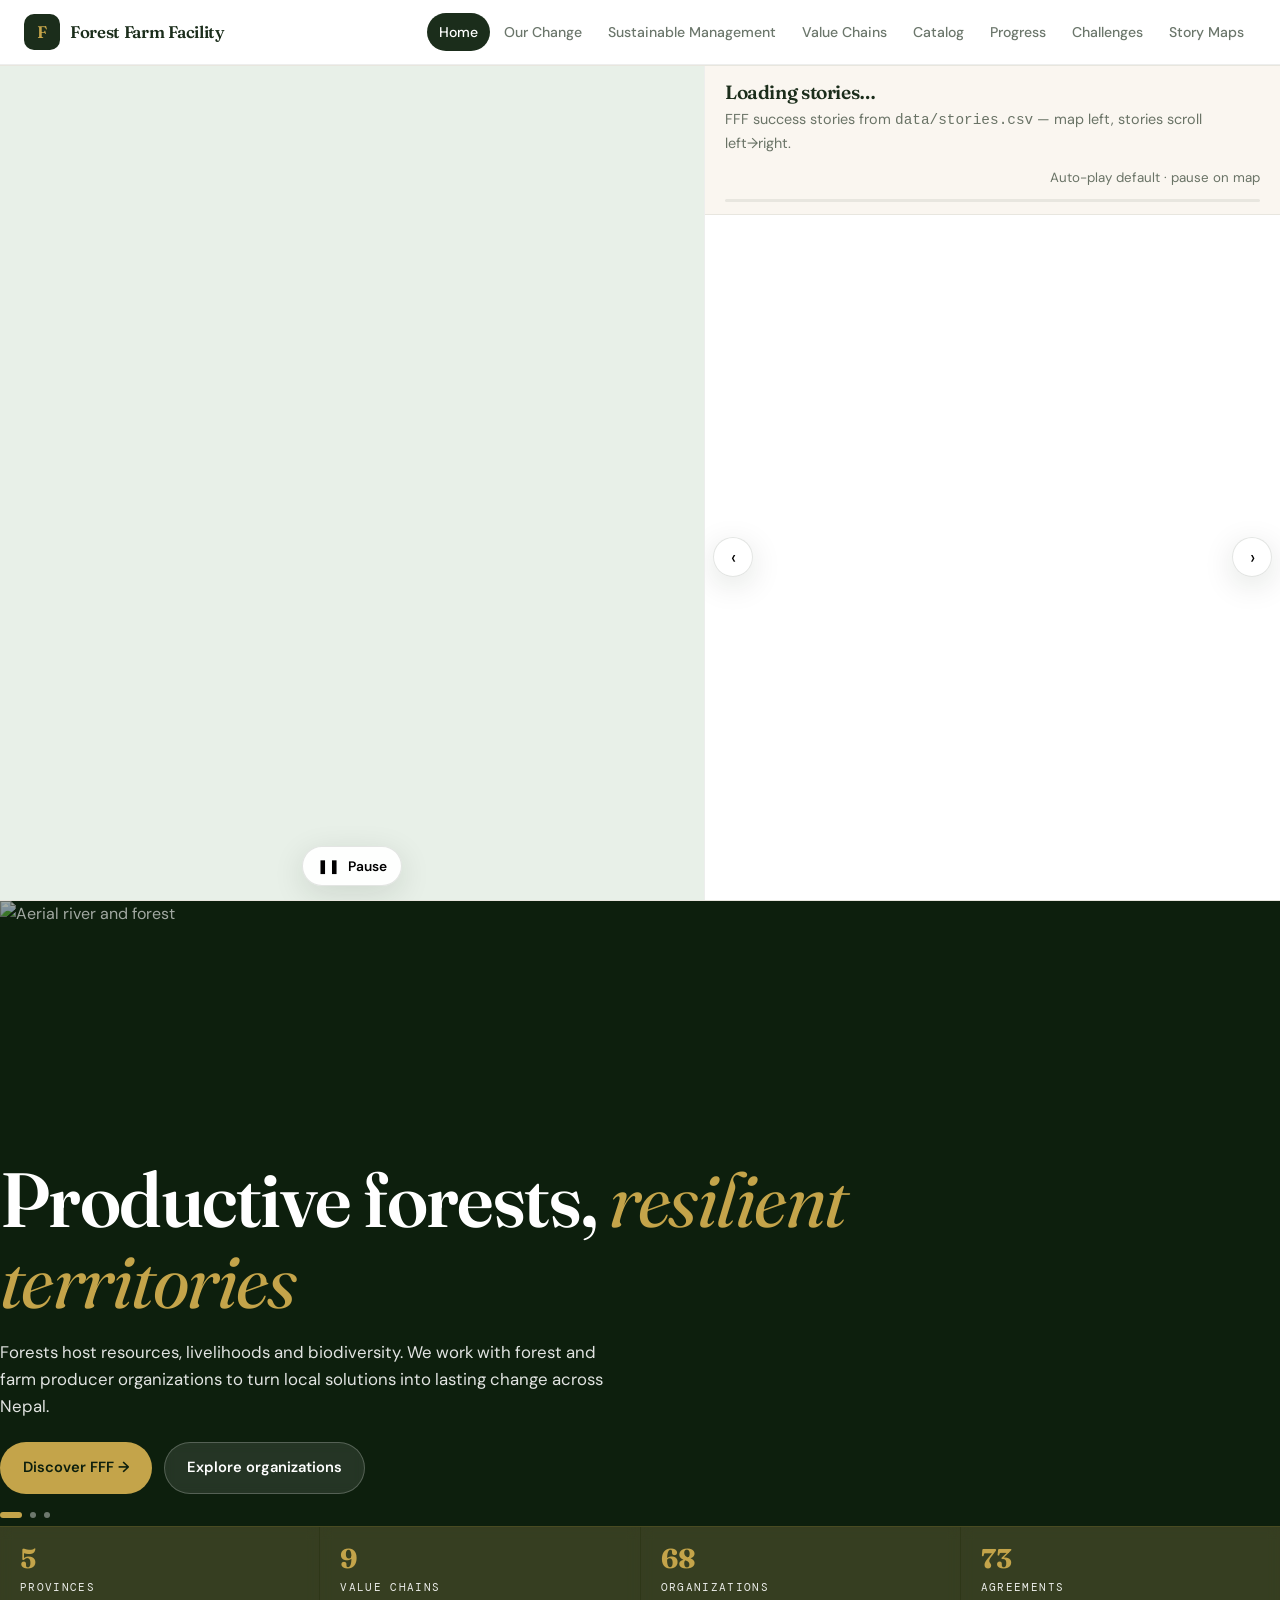
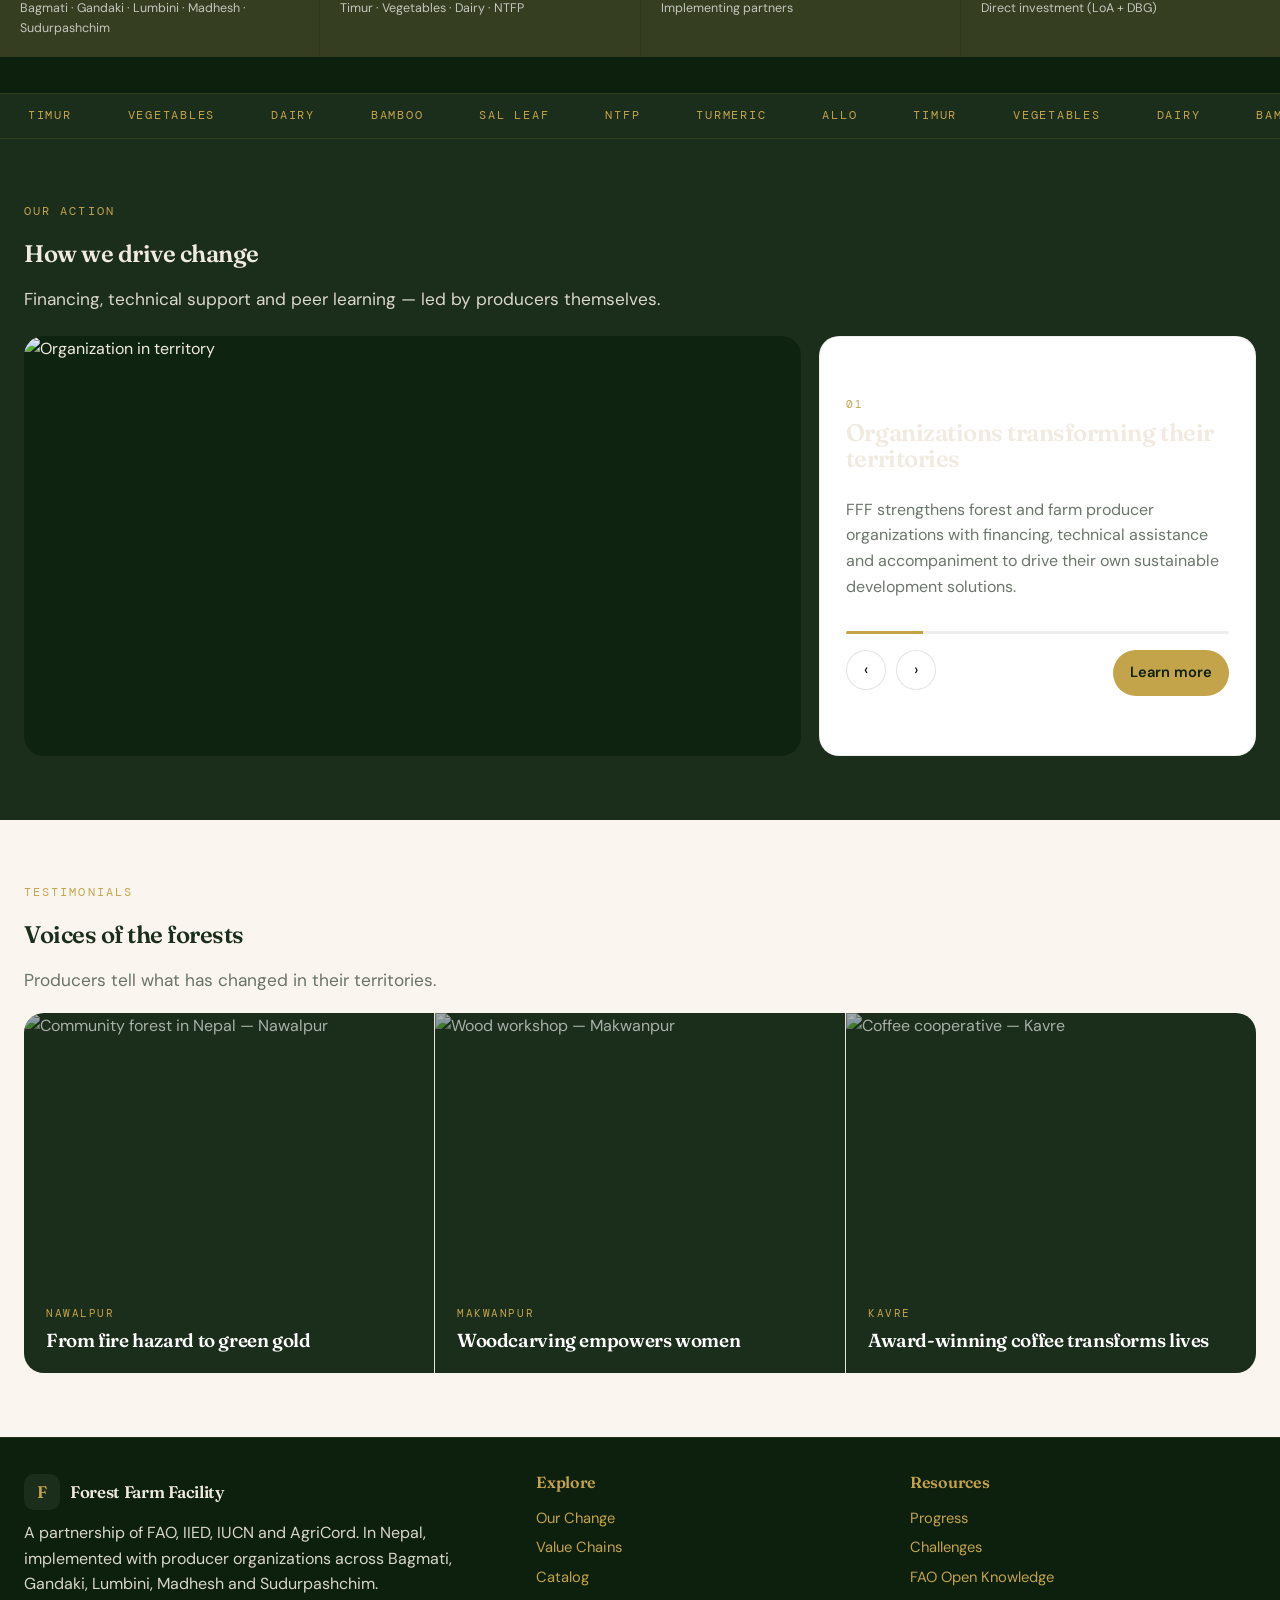
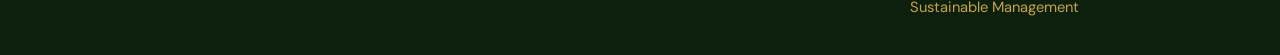
==== index.html @ b69176b2 "feat: Nepal rebase whole site, remove territories - Drop Bolivia template: remove Territories nav/pa" ====
<!doctype html>
<html lang="en">
<head>
  <meta charset="utf-8" />
  <meta name="viewport" content="width=device-width, initial-scale=1" />
  <meta name="color-scheme" content="light" />
  <title>Forest Farm Facility — Productive Forests, Resilient Territories</title>
  <meta name="description" content="Explore sustainable forest management and resilient territories through stories, resources and value chains with the Forest & Farm Facility in Nepal." />
  <link rel="stylesheet" href="css/style.css" />
  <link rel="stylesheet" href="https://unpkg.com/leaflet@1.9.4/dist/leaflet.css" integrity="sha256-p4NxAoJBhIIN+hmNHrzRCf9tD/miZyoHS5obTRR9BMY=" crossorigin="" />
  <link rel="stylesheet" href="css/storymaps.css" />
</head>
<body>
<header class="site-header">
  <div class="container inner">
    <a class="brand" href="index.html"><span class="brand-mark">F</span><span>Forest Farm Facility</span></a>
    <button class="nav-toggle" aria-label="Menu"><span></span></button>
    <nav class="nav" id="siteNav">
      <a href="index.html">Home</a>
      <a href="our-change.html">Our Change</a>
      <a href="sustainable-management.html">Sustainable Management</a>
      <a href="value-chains.html">Value Chains</a>
      <a href="catalog.html">Catalog</a>
      <a href="progress.html">Progress</a>
      <a href="challenges.html">Challenges</a>
      <a href="storymaps.html">Story Maps</a>
    </nav>
  </div>
</header>

<!-- Story Map — first section (Bare Leaflet + CSV, map left + horizontal scroller right, autoplay default) -->
<section class="storymaps-layout" aria-label="Story map">
  <div class="storymaps-map">
    <div id="storyMap" role="application" aria-label="Story locations map"></div>
    <button id="mapAutoplayBtn" class="map-autoplay-fab" aria-pressed="false" aria-label="Pause autoplay"><span class="ico" aria-hidden="true">❚❚</span><span class="label">Pause</span></button>
  </div>
  <div class="storymaps-panel">
    <div class="storymaps-panel-head">
      <h2 id="storyActiveTitle">Loading stories…</h2>
      <p>FFF success stories from <code>data/stories.csv</code> — map left, stories scroll left→right.</p>
      <div class="storymaps-controls">
        <div class="storymaps-dots" id="storyDots" aria-label="Story dots"></div>
        <span class="ctrl-spacer"></span>
        <small class="muted">Auto-play default · pause on map</small>
      </div>
      <div class="storymaps-progress" aria-hidden="true"><i id="storyProgress"></i></div>
    </div>
    <div class="storymaps-strip-wrap">
      <button class="strip-nav prev" id="stripPrev" aria-label="Previous story">‹</button>
      <div class="storymaps-strip" id="storyStrip" role="region" aria-roledescription="carousel" aria-label="Stories"></div>
      <button class="strip-nav next" id="stripNext" aria-label="Next story">›</button>
    </div>
  </div>
</section>

<section class="hero" id="home">
  <div class="hero-media" aria-hidden="true">
    <img src="https://images.unsplash.com/photo-1470058869958-2a77ade41c02?w=1600&h=1000&fit=crop" alt="Aerial river and forest" class="active" />
    <img src="https://images.unsplash.com/photo-1521706862577-47b053587f91?w=1600&h=1000&fit=crop" alt="Açaí palm" />
    <img src="https://images.unsplash.com/photo-1774219402498-5c3cf56bc2b7?w=1600&h=1000&fit=crop" alt="Women processing forest products" />
    <div class="hero-scrim"></div>
  </div>
  <div class="container hero-content">
    <h1>Productive forests, <em>resilient territories</em></h1>
    <p class="subtitle">Forests host resources, livelihoods and biodiversity. We work with forest and farm producer organizations to turn local solutions into lasting change across Nepal.</p>
    <div class="hero-actions">
      <a class="btn btn-gold" href="our-change.html">Discover FFF →</a>
      <a class="btn btn-ghost" href="catalog.html">Explore organizations</a>
    </div>
    <div class="hero-dots" aria-label="Hero slides"></div>
    <div class="stats-bar">
      <div class="stat"><strong data-end="5">0</strong><span>Provinces</span><small>Bagmati · Gandaki · Lumbini · Madhesh · Sudurpashchim</small></div>
      <div class="stat"><strong data-end="9">0</strong><span>Value Chains</span><small>Timur · Vegetables · Dairy · NTFP</small></div>
      <div class="stat"><strong data-end="68">0</strong><span>Organizations</span><small>Implementing partners</small></div>
      <div class="stat"><strong data-end="73">0</strong><span>Agreements</span><small>Direct investment (LoA + DBG)</small></div>
    </div>
  </div>
</section>

<div class="marquee" aria-hidden="true"><div class="marquee-inner"><span>Timur</span><span>Vegetables</span><span>Dairy</span><span>Bamboo</span><span>Sal Leaf</span><span>NTFP</span><span>Turmeric</span><span>Allo</span><span>Timur</span><span>Vegetables</span><span>Dairy</span><span>Bamboo</span><span>Sal Leaf</span><span>NTFP</span><span>Turmeric</span><span>Allo</span></div></div>

<section class="section section-dark">
  <div class="container">
    <p class="eyebrow">Our action</p>
    <h2 class="reveal">How we drive change</h2>
    <p class="lead">Financing, technical support and peer learning — led by producers themselves.</p>

    <div class="carousel" style="margin-top:22px">
      <div class="carousel-main">
        <img src="https://images.unsplash.com/photo-1521706862577-47b053587f91?w=900&h=700&fit=crop" alt="Organization in territory" class="active" />
        <img src="https://images.unsplash.com/photo-1470058869958-2a77ade41c02?w=900&h=700&fit=crop" alt="Forest governance" />
        <img src="https://images.unsplash.com/photo-1774219402498-5c3cf56bc2b7?w=900&h=700&fit=crop" alt="Processing" />
        <img src="https://images.unsplash.com/photo-1441974231531-c6227db76b6e?w=900&h=700&fit=crop" alt="Seedling" />
        <img src="https://images.unsplash.com/photo-1501854140801-50d01698950b?w=900&h=700&fit=crop" alt="Amazon forest" />
      </div>
      <div class="carousel-copy">
        <div class="kicker" id="carouselNum">01</div>
        <h3 id="carouselTitle">Organizations transforming their territories</h3>
        <p id="carouselBody" class="muted">FFF strengthens forest and farm producer organizations with financing, technical assistance and accompaniment to drive their own sustainable development solutions.</p>
        <div class="progress"><i id="carouselProgress" style="width:20%"></i></div>
        <div class="carousel-controls">
          <button id="carouselPrev" aria-label="Previous">‹</button>
          <button id="carouselNext" aria-label="Next">›</button>
          <a href="our-change.html" class="btn btn-gold" style="margin-left:auto; padding:10px 16px">Learn more</a>
        </div>
      </div>
    </div>
  </div>
</section>

<section class="section section-warm">
  <div class="container">
    <p class="eyebrow">Testimonials</p>
    <h2 class="reveal">Voices of the forests</h2>
    <p class="lead">Producers tell what has changed in their territories.</p>
    <div class="voices-grid" style="margin-top:18px">
      <div class="voice">
        <img src="https://images.unsplash.com/photo-1501854140801-50d01698950b?w=700&h=500&fit=crop" alt="Community forest in Nepal — Nawalpur" />
        <span class="region">Nawalpur</span><h3>From fire hazard to green gold</h3>
      </div>
      <div class="voice">
        <img src="https://images.unsplash.com/photo-1513836279014-a89f7a76ae86?w=700&h=500&fit=crop" alt="Wood workshop — Makwanpur" />
        <span class="region">Makwanpur</span><h3>Woodcarving empowers women</h3>
      </div>
      <div class="voice">
        <img src="https://images.unsplash.com/photo-1447933601403-0c6688de566e?w=700&h=500&fit=crop" alt="Coffee cooperative — Kavre" />
        <span class="region">Kavre</span><h3>Award-winning coffee transforms lives</h3>
      </div>
    </div>
  </div>
</section>

<footer class="site-footer">
  <div class="container footer-grid">
    <div>
      <div class="brand" style="color:var(--cream)"><span class="brand-mark">F</span><span>Forest Farm Facility</span></div>
      <p style="color:var(--text-cream); margin-top:10px">A partnership of FAO, IIED, IUCN and AgriCord. In Nepal, implemented with producer organizations across Bagmati, Gandaki, Lumbini, Madhesh and Sudurpashchim.</p>
    </div>
    <div class="foot-links"><h4>Explore</h4><a href="our-change.html">Our Change</a><a href="value-chains.html">Value Chains</a><a href="catalog.html">Catalog</a></div>
    <div class="foot-links"><h4>Resources</h4><a href="progress.html">Progress</a><a href="challenges.html">Challenges</a><a href="https://openknowledge.fao.org/" target="_blank" rel="noopener">FAO Open Knowledge</a><a href="sustainable-management.html">Sustainable Management</a></div>
  </div>

</footer>

<script>
window.__CAROUSEL__ = [
  { num:"01", title:"Organizations transforming their territories", body:"FFF strengthens forest and farm producer organizations with financing, technical assistance and accompaniment to drive their own sustainable development solutions." },
  { num:"02", title:"Forest governance that works", body:"Secure tenure, inclusive organizations and landscape planning put communities at the center of decisions." },
  { num:"03", title:"Value chains that add value locally", body:"From allo and coffee to honey and turmeric — processing, quality and market access stay in the territory." },
  { num:"04", title:"Resilience built with forests", body:"Restoration, agroforestry and climate adaptation protect livelihoods and biodiversity." },
  { num:"05", title:"Knowledge that travels", body:"Peer learning among producer organizations spreads what works across regions and countries." }
];
</script>
<script src="js/main.js"></script>
<script src="https://unpkg.com/leaflet@1.9.4/dist/leaflet.js" integrity="sha256-20nQCchB9co0qIjJZRGuk2/Z9VM+kNiyxNV1lvTlZBo=" crossorigin=""></script>
<script src="js/storymaps.js"></script>
</body>
</html>
---- css/style.css ----
/* Main stylesheet — plain CSS, no build step */
@import url('./tokens.css');

/* Layout helpers */
.container { max-width: var(--content-w); margin: 0 auto; padding: 0 24px; }
@media (max-width: 768px) { .container { padding: 0 16px; } }
.section { padding: 64px 0; }
.section-dark { background: var(--forest); color: var(--cream); }
.section-cream { background: var(--cream); }
.section-warm { background: var(--cream-warm); }
.eyebrow { font-family: "DM Mono", monospace; font-size: 0.72rem; letter-spacing: 0.18em; text-transform: uppercase; color: var(--gold); margin: 0 0 10px; }
.lead { font-size: 1.08rem; color: var(--text-muted); max-width: 640px; }
.section-dark .lead { color: var(--text-cream); }

/* Header */
.site-header {
  position: sticky; top: 0; z-index: 100;
  background: rgba(255,255,255,0.92);
  backdrop-filter: blur(10px);
  border-bottom: 1px solid rgba(27,45,27,0.08);
}
.site-header .inner { display: flex; align-items: center; justify-content: space-between; height: var(--header-h); }
.brand { display: flex; align-items: center; gap: 10px; font-weight: 600; letter-spacing: -0.02em; }
.brand-mark { width: 36px; height: 36px; border-radius: 10px; background: var(--forest); color: var(--gold); display: grid; place-items: center; font-family: "Fraunces", serif; font-size: 1rem; }
.brand span { font-family: "Fraunces", serif; font-size: 1.05rem; }
.nav { display: flex; align-items: center; gap: 2px; }
.nav a {
  padding: 8px 12px; border-radius: 999px; font-size: 0.88rem; font-weight: 500;
  color: var(--text-muted); transition: background .2s, color .2s;
}
.nav a:hover { background: rgba(27,45,27,0.06); color: var(--text); }
.nav a.active { background: var(--forest); color: var(--white); }
.nav-toggle { display: none; width: 40px; height: 40px; border: 1px solid rgba(27,45,27,0.12); background: var(--white); border-radius: 10px; cursor: pointer; }
.nav-toggle span, .nav-toggle span::before, .nav-toggle span::after {
  display: block; width: 16px; height: 2px; background: var(--forest); border-radius: 2px; position: relative; content: ""; margin: 0 auto;
}
.nav-toggle span::before { position: absolute; top: -5px; left: 0; }
.nav-toggle span::after { position: absolute; top: 5px; left: 0; }
@media (max-width: 1024px) {
  .nav { display: none; position: absolute; top: var(--header-h); left: 0; right: 0; background: var(--white); border-top: 1px solid rgba(27,45,27,0.08); flex-direction: column; align-items: stretch; padding: 12px 16px 20px; box-shadow: var(--shadow); }
  .nav.open { display: flex; }
  .nav a { padding: 12px 14px; border-radius: 10px; }
  .nav-toggle { display: grid; place-items: center; }
  .site-header { position: sticky; }
}

/* Hero */
.hero {
  position: relative; min-height: min(88vh, 860px); display: flex; flex-direction: column; justify-content: flex-end;
  overflow: clip; background: var(--forest-deep); color: var(--white);
  padding: 48px 0 0;
}
.hero-media { position: absolute; inset: 0; overflow: hidden; }
.hero-media img {
  position: absolute; inset: 0; width: 100%; height: 100%; object-fit: cover;
  opacity: 0; transition: opacity 900ms ease, transform 900ms ease;
}
.hero-media img.active { opacity: 0.62; }
.hero-scrim { position: absolute; inset: 0; background: linear-gradient(to top, #0d1f0d 38%, rgba(13,31,13,0.2) 78%, transparent); }
.hero-content { position: relative; padding: 48px 0 36px; }
.hero h1 { font-size: clamp(2.4rem, 6vw, 5.2rem); max-width: 860px; margin: 0; }
.hero h1 em { font-style: italic; font-weight: 400; color: var(--gold); }
.hero .subtitle { max-width: 620px; margin: 18px 0 0; font-size: 1.05rem; color: rgba(255,255,255,0.88); }
.hero-actions { display: flex; gap: 12px; flex-wrap: wrap; margin-top: 22px; }
.btn {
  display: inline-flex; align-items: center; justify-content: center; gap: 8px;
  padding: 13px 22px; border-radius: 999px; font-weight: 600; font-size: 0.92rem;
  border: 1px solid transparent; cursor: pointer; transition: transform .15s, background .2s, border-color .2s;
}
.btn:active { transform: translateY(1px); }
.btn-gold { background: var(--gold); color: var(--forest-deep); }
.btn-gold:hover { background: #d3b65c; }
.btn-ghost { background: rgba(255,255,255,0.1); color: var(--white); border-color: rgba(255,255,255,0.22); backdrop-filter: blur(6px); }
.btn-ghost:hover { background: rgba(255,255,255,0.16); }
.hero-dots { display: flex; gap: 8px; margin: 18px 0 0; }
.hero-dots button { width: 6px; height: 6px; border-radius: 999px; border: 0; background: rgba(255,255,255,0.4); cursor: pointer; padding: 0; transition: width .25s, background .25s; }
.hero-dots button.active { width: 22px; background: var(--gold); }

/* Stats bar */
.stats-bar { position: relative; display: grid; grid-template-columns: repeat(4,1fr); gap: 1px; background: var(--gold-border); border-top: 1px solid var(--gold-border); margin-top: 8px; }
.stat { background: rgba(255,255,255,0.04); backdrop-filter: blur(6px); padding: 18px 20px; }
.stat strong { font-family: "Fraunces", serif; font-size: 1.7rem; line-height: 1; color: var(--gold); }
.stat span { display: block; font-family: "DM Mono", monospace; font-size: 0.7rem; letter-spacing: 0.12em; text-transform: uppercase; opacity: 0.9; margin-top: 4px; }
.stat small { display: block; font-size: 0.78rem; opacity: 0.7; margin-top: 2px; }
@media (max-width: 720px) { .stats-bar { grid-template-columns: repeat(2,1fr); } }

/* Marquee */
.marquee { overflow: hidden; white-space: nowrap; border-top: 1px solid rgba(196,164,74,0.14); border-bottom: 1px solid rgba(196,164,74,0.14); background: var(--forest); }
.marquee-inner { display: inline-flex; animation: marquee 28s linear infinite; }
.marquee span { padding: 12px 28px; font-family: "DM Mono", monospace; font-size: 0.78rem; letter-spacing: 0.14em; text-transform: uppercase; color: var(--gold); }
@keyframes marquee { from { transform: translateX(0); } to { transform: translateX(-50%); } }

/* Cards / grids */
.grid-2 { display: grid; grid-template-columns: 1fr 1fr; gap: 20px; }
.grid-3 { display: grid; grid-template-columns: repeat(3,1fr); gap: 20px; }
.grid-4 { display: grid; grid-template-columns: repeat(4,1fr); gap: 16px; }
@media (max-width: 900px) { .grid-3 { grid-template-columns: 1fr; } .grid-2 { grid-template-columns: 1fr; } .grid-4{grid-template-columns:1fr 1fr;} }
@media (max-width: 560px) { .grid-4{grid-template-columns:1fr;} }

.card { background: var(--white); border: 1px solid rgba(27,45,27,0.08); border-radius: var(--radius); padding: 20px; box-shadow: var(--shadow); }
.card-dark { background: #123212; border-color: rgba(196,164,74,0.14); color: var(--cream); }
.card-media { border-radius: var(--radius); overflow: hidden; aspect-ratio: 16/10; background: #0e2410; }
.card-media img { width: 100%; height: 100%; object-fit: cover; transition: transform .5s; }
.card:hover .card-media img { transform: scale(1.04); }
.kicker { font-family: "DM Mono", monospace; font-size: 0.7rem; letter-spacing: 0.14em; text-transform: uppercase; color: var(--gold); }
.card h3 { margin: 8px 0 8px; font-size: 1.22rem; }
.card p { margin: 0; color: var(--text-muted); font-size: 0.94rem; }
.section-dark .card p { color: var(--text-cream); }

/* Explore grid */
.explore-grid { display: grid; grid-template-columns: repeat(3,1fr); gap: 1px; background: rgba(27,45,27,0.08); border-radius: var(--radius-lg); overflow: hidden; }
.explore-card { background: var(--white); padding: 22px 20px; display: flex; flex-direction: column; gap: 10px; transition: background .2s; }
.explore-card:hover { background: #fbf8f1; }
.explore-card .num { font-family: "DM Mono", monospace; font-size: 0.78rem; color: var(--gold); }
.explore-card h3 { margin: 0; font-size: 1.18rem; }
.explore-card p { margin: 0; font-size: 0.9rem; color: var(--text-muted); }
.explore-card a { margin-top: auto; font-weight: 600; font-size: 0.88rem; color: var(--forest); }
@media (max-width: 900px) { .explore-grid { grid-template-columns: 1fr 1fr; } }
@media (max-width: 560px) { .explore-grid { grid-template-columns: 1fr; } }

/* Action carousel */
.carousel { display: grid; grid-template-columns: 1.6fr 0.9fr; gap: 18px; align-items: stretch; min-height: 420px; }
.carousel-main { position: relative; border-radius: var(--radius-lg); overflow: hidden; background: #0e2410; min-height: 400px; }
.carousel-main img { position: absolute; inset: 0; width: 100%; height: 100%; object-fit: cover; opacity: 0; transition: opacity 600ms ease; }
.carousel-main img.active { opacity: 1; }
.carousel-copy { background: var(--white); border-radius: var(--radius-lg); padding: 26px; display: flex; flex-direction: column; justify-content: center; border: 1px solid rgba(27,45,27,0.08); }
.carousel-copy h3 { margin: 6px 0 10px; font-size: 1.5rem; }
.carousel-controls { display: flex; gap: 10px; margin-top: 16px; }
.carousel-controls button { width: 40px; height: 40px; border-radius: 999px; border: 1px solid rgba(27,45,27,0.12); background: var(--white); cursor: pointer; }
.progress { height: 3px; background: rgba(27,45,27,0.08); border-radius: 999px; overflow: hidden; margin-top: 16px; }
.progress i { display: block; height: 100%; background: var(--gold); width: 0; transition: width 500ms ease; }
@media (max-width: 860px) { .carousel { grid-template-columns: 1fr; } }

/* Voices */
.voices-grid { display: grid; grid-template-columns: repeat(3,1fr); gap: 1px; background: rgba(27,45,27,0.08); border-radius: var(--radius-lg); overflow: hidden; }
.voice { position: relative; overflow: hidden; min-height: 360px; background: var(--forest); color: var(--white); display: flex; flex-direction: column; justify-content: flex-end; padding: 22px; }
.voice img { position: absolute; inset: 0; width: 100%; height: 100%; object-fit: cover; opacity: 0.62; transition: transform .6s; }
.voice:hover img { transform: scale(1.05); }
.voice > * { position: relative; }
.voice .region { font-family: "DM Mono", monospace; font-size: 0.7rem; letter-spacing: 0.14em; text-transform: uppercase; color: var(--gold); }
.voice h3 { margin: 8px 0 0; font-size: 1.18rem; }
@media (max-width: 860px) { .voices-grid { grid-template-columns: 1fr; } }

/* Publications */
.pub-grid { display: grid; grid-template-columns: 1fr 1fr; gap: 1px; background: rgba(196,164,74,0.12); border-radius: var(--radius-lg); overflow: hidden; }
.pub { padding: 24px; background: #132613; color: var(--cream); display: flex; flex-direction: column; gap: 12px; }
.pub h3 { margin: 0; }
.pub a { color: var(--gold); font-weight: 600; }
@media (max-width: 720px) { .pub-grid { grid-template-columns: 1fr; } }

/* Page header */
.page-head { padding: 48px 0 32px; border-bottom: 1px solid rgba(27,45,27,0.08); }
.page-head h1 { margin: 8px 0 10px; font-size: clamp(2rem, 4.5vw, 3.4rem); }
.page-head p { max-width: 760px; }

/* Filters / tabs */
.tabs { display: flex; flex-wrap: wrap; gap: 8px; margin: 18px 0; }
.tab { padding: 8px 14px; border-radius: 999px; border: 1px solid rgba(27,45,27,0.14); background: var(--white); font-weight: 600; font-size: 0.86rem; cursor: pointer; }
.tab.active { background: var(--forest); color: var(--white); border-color: var(--forest); }
.filter-row { display: flex; gap: 10px; flex-wrap: wrap; align-items: center; margin: 16px 0; }
.filter-row select, .filter-row input { padding: 10px 12px; border-radius: 10px; border: 1px solid rgba(27,45,27,0.14); background: var(--white); min-width: 180px; }

/* Table */
.table-wrap { overflow: auto; border: 1px solid rgba(27,45,27,0.08); border-radius: var(--radius); }
table { width: 100%; border-collapse: collapse; font-size: 0.9rem; }
th, td { padding: 10px 12px; text-align: left; border-bottom: 1px solid rgba(27,45,27,0.08); }
th { font-family: "DM Mono", monospace; font-size: 0.72rem; letter-spacing: 0.08em; text-transform: uppercase; background: #f7f5ef; }

/* Timeline */
.timeline { display: grid; grid-template-columns: repeat(7,1fr); gap: 12px; }
.timeline .year { background: var(--white); border: 1px solid rgba(27,45,27,0.08); border-radius: var(--radius); padding: 14px; text-align: center; }
.timeline .year strong { display: block; font-family: "Fraunces", serif; font-size: 1.2rem; color: var(--forest); }
@media (max-width: 900px) { .timeline { grid-template-columns: repeat(3,1fr); } }
@media (max-width: 520px) { .timeline { grid-template-columns: 1fr 1fr; } }

/* Map placeholder */
.map-frame { border-radius: var(--radius-lg); overflow: hidden; border: 1px solid rgba(27,45,27,0.08); background: #e8f0e8; position: relative; min-height: 520px; display: grid; place-items: center; }
.map-frame img { width: 100%; height: 100%; object-fit: cover; }
.map-embed-note { position: absolute; bottom: 12px; left: 12px; right: 12px; background: rgba(255,255,255,0.92); backdrop-filter: blur(8px); border: 1px solid rgba(27,45,27,0.12); border-radius: 12px; padding: 10px 14px; font-size: 0.86rem; }

/* Reveal */
.reveal { opacity: 0; transform: translateY(12px); transition: opacity 600ms ease, transform 600ms ease; }
.reveal.in { opacity: 1; transform: none; }

/* Footer */
.site-footer { background: var(--forest-deep); color: var(--cream); padding: 36px 0; margin-top: 0; border-top: 1px solid rgba(196,164,74,0.12); }
.site-footer a { color: var(--gold); }
.footer-grid { display: grid; grid-template-columns: 1.4fr 1fr 1fr; gap: 28px; }
@media (max-width: 760px) { .footer-grid { grid-template-columns: 1fr; } }
.footer-grid h4 { color: var(--gold); margin: 0 0 10px; font-size: 1rem; }
.foot-links { display: flex; flex-direction: column; gap: 6px; font-size: 0.92rem; }

/* Utilities */
.muted { color: var(--text-muted); }
.gold { color: var(--gold); }
.center { text-align: center; }
.stack { display: flex; flex-direction: column; gap: 14px; }
.hidden { display: none !important; }
---- css/storymaps.css ----
/* StoryMaps — Bare Leaflet + horizontal strip (map left, scroller right) */
.storymaps-layout {
  display: grid;
  grid-template-columns: 1.1fr 0.9fr;
  gap: 0;
  height: calc(100vh - var(--header-h));
  min-height: 560px;
  background: var(--cream-warm);
  overflow: hidden;
  border-top: 1px solid rgba(27,45,27,0.08);
  border-bottom: 1px solid rgba(27,45,27,0.08);
}
.storymaps-map {
  position: relative;
  background: #e8f0e8;
}
.storymaps-map #storyMap {
  position: absolute;
  inset: 0;
  width: 100%;
  height: 100%;
}
.storymaps-panel {
  position: relative;
  display: flex;
  flex-direction: column;
  background: var(--white);
  border-left: 1px solid rgba(27,45,27,0.08);
  overflow: hidden;
}
.storymaps-panel-head {
  padding: 16px 20px 12px;
  border-bottom: 1px solid rgba(27,45,27,0.08);
  background: rgba(250,246,239,0.9);
  backdrop-filter: blur(6px);
}
.storymaps-panel-head h2 {
  margin: 0;
  font-size: 1.2rem;
}
.storymaps-panel-head p {
  margin: 6px 0 0;
  font-size: 0.9rem;
  color: var(--text-muted);
  max-width: 48ch;
}
.storymaps-controls {
  display: flex;
  align-items: center;
  gap: 10px;
  margin-top: 12px;
  flex-wrap: wrap;
}
.storymaps-controls .btn {
  padding: 9px 14px;
  font-size: 0.88rem;
}
.storymaps-controls .ctrl-spacer { flex: 1; }
.storymaps-dots {
  display: flex;
  gap: 8px;
  align-items: center;
}
.storymaps-dots button {
  width: 8px;
  height: 8px;
  border-radius: 999px;
  border: 0;
  background: rgba(27,45,27,0.18);
  cursor: pointer;
  padding: 0;
  transition: width .25s, background .25s;
}
.storymaps-dots button.active {
  width: 22px;
  background: var(--gold);
}
.storymaps-progress {
  height: 3px;
  background: rgba(27,45,27,0.08);
  border-radius: 999px;
  overflow: hidden;
  margin-top: 10px;
}
.storymaps-progress i {
  display: block;
  height: 100%;
  width: 0;
  background: var(--gold);
  transition: width 400ms ease;
}
.storymaps-strip-wrap {
  position: relative;
  flex: 1;
  overflow: hidden;
  display: flex;
  flex-direction: column;
}
.storymaps-strip {
  display: flex;
  gap: 16px;
  overflow-x: auto;
  overflow-y: hidden;
  scroll-snap-type: x mandatory;
  scroll-behavior: smooth;
  padding: 16px 16px 18px;
  scrollbar-width: thin;
  scrollbar-color: rgba(27,45,27,0.18) transparent;
  -webkit-overflow-scrolling: touch;
  flex: 1;
  align-items: stretch;
}
.storymaps-strip::-webkit-scrollbar { height: 6px; }
.storymaps-strip::-webkit-scrollbar-thumb { background: rgba(27,45,27,0.18); border-radius: 999px; }
.story-card {
  flex: 0 0 360px;
  min-width: 360px;
  max-width: 360px;
  scroll-snap-align: start;
  background: var(--white);
  border: 1px solid rgba(27,45,27,0.08);
  border-radius: var(--radius);
  box-shadow: var(--shadow);
  overflow: hidden;
  display: flex;
  flex-direction: column;
  cursor: pointer;
  transition: border-color .2s, transform .2s, box-shadow .2s;
}
.story-card:hover { border-color: rgba(196,164,74,0.5); transform: translateY(-2px); }
.story-card.active { border-color: var(--gold); box-shadow: var(--shadow-strong); }
.story-card-media {
  aspect-ratio: 16/10;
  background: #0e2410;
  overflow: hidden;
  position: relative;
}
.story-card-media img {
  width: 100%;
  height: 100%;
  object-fit: cover;
  transition: transform .5s;
}
.story-card:hover .story-card-media img { transform: scale(1.04); }
.story-card-media .badge {
  position: absolute;
  left: 10px;
  top: 10px;
  font-family: "DM Mono", monospace;
  font-size: 0.68rem;
  letter-spacing: 0.08em;
  text-transform: uppercase;
  background: rgba(255,255,255,0.92);
  border: 1px solid rgba(27,45,27,0.12);
  border-radius: 999px;
  padding: 4px 8px;
}
.story-card-body {
  padding: 14px 16px 16px;
  display: flex;
  flex-direction: column;
  gap: 8px;
  flex: 1;
}
.story-card-body h3 {
  margin: 0;
  font-size: 1.08rem;
  line-height: 1.15;
}
.story-card-body .story-text {
  font-size: 0.92rem;
  color: var(--text-muted);
  display: -webkit-box;
  -webkit-line-clamp: 5;
  -webkit-box-orient: vertical;
  overflow: hidden;
}
.story-card-body .story-text.expanded {
  -webkit-line-clamp: unset;
  display: block;
}
.story-card-body .story-text h3 { font-size: 0.98rem; margin: 10px 0 6px; color: var(--forest); }
.story-card-body .story-text ul { margin: 6px 0; padding-left: 18px; }
.story-card-body .story-text p { margin: 6px 0; }
.story-more {
  margin-top: auto;
  font-weight: 600;
  font-size: 0.86rem;
  color: var(--forest);
  background: none;
  border: 0;
  text-align: left;
  cursor: pointer;
  padding: 0;
}
.strip-nav {
  position: absolute;
  top: 50%;
  transform: translateY(-50%);
  width: 40px;
  height: 40px;
  border-radius: 999px;
  border: 1px solid rgba(27,45,27,0.12);
  background: rgba(255,255,255,0.96);
  box-shadow: var(--shadow);
  display: grid;
  place-items: center;
  cursor: pointer;
  z-index: 2;
  font-size: 1.2rem;
  line-height: 1;
}
.strip-nav.prev { left: 8px; }
.strip-nav.next { right: 8px; }

.map-autoplay-fab {
  position: absolute;
  left: 50%;
  bottom: 14px;
  transform: translateX(-50%);
  z-index: 600;
  background: rgba(255,255,255,0.96);
  border: 1px solid rgba(27,45,27,0.12);
  border-radius: 999px;
  padding: 8px 14px;
  font-weight: 600;
  font-size: 0.86rem;
  box-shadow: var(--shadow);
  cursor: pointer;
  display: inline-flex;
  align-items: center;
  gap: 8px;
}
.map-autoplay-fab.paused { background: var(--forest); color: var(--white); border-color: var(--forest); }
.strip-nav:disabled { opacity: 0.35; pointer-events: none; }

@media (max-width: 1024px) {
  .storymaps-layout { grid-template-columns: 1fr; height: auto; }
  .storymaps-map { height: 52vh; min-height: 380px; }
  .story-card { flex: 0 0 78vw; min-width: 78vw; max-width: 78vw; }
}
@media (max-width: 560px) {
  .story-card { flex: 0 0 86vw; min-width: 86vw; max-width: 86vw; }
}
@media (prefers-reduced-motion: reduce) {
  .storymaps-strip { scroll-behavior: auto; }
  .story-card, .story-card-media img { transition: none; }
}
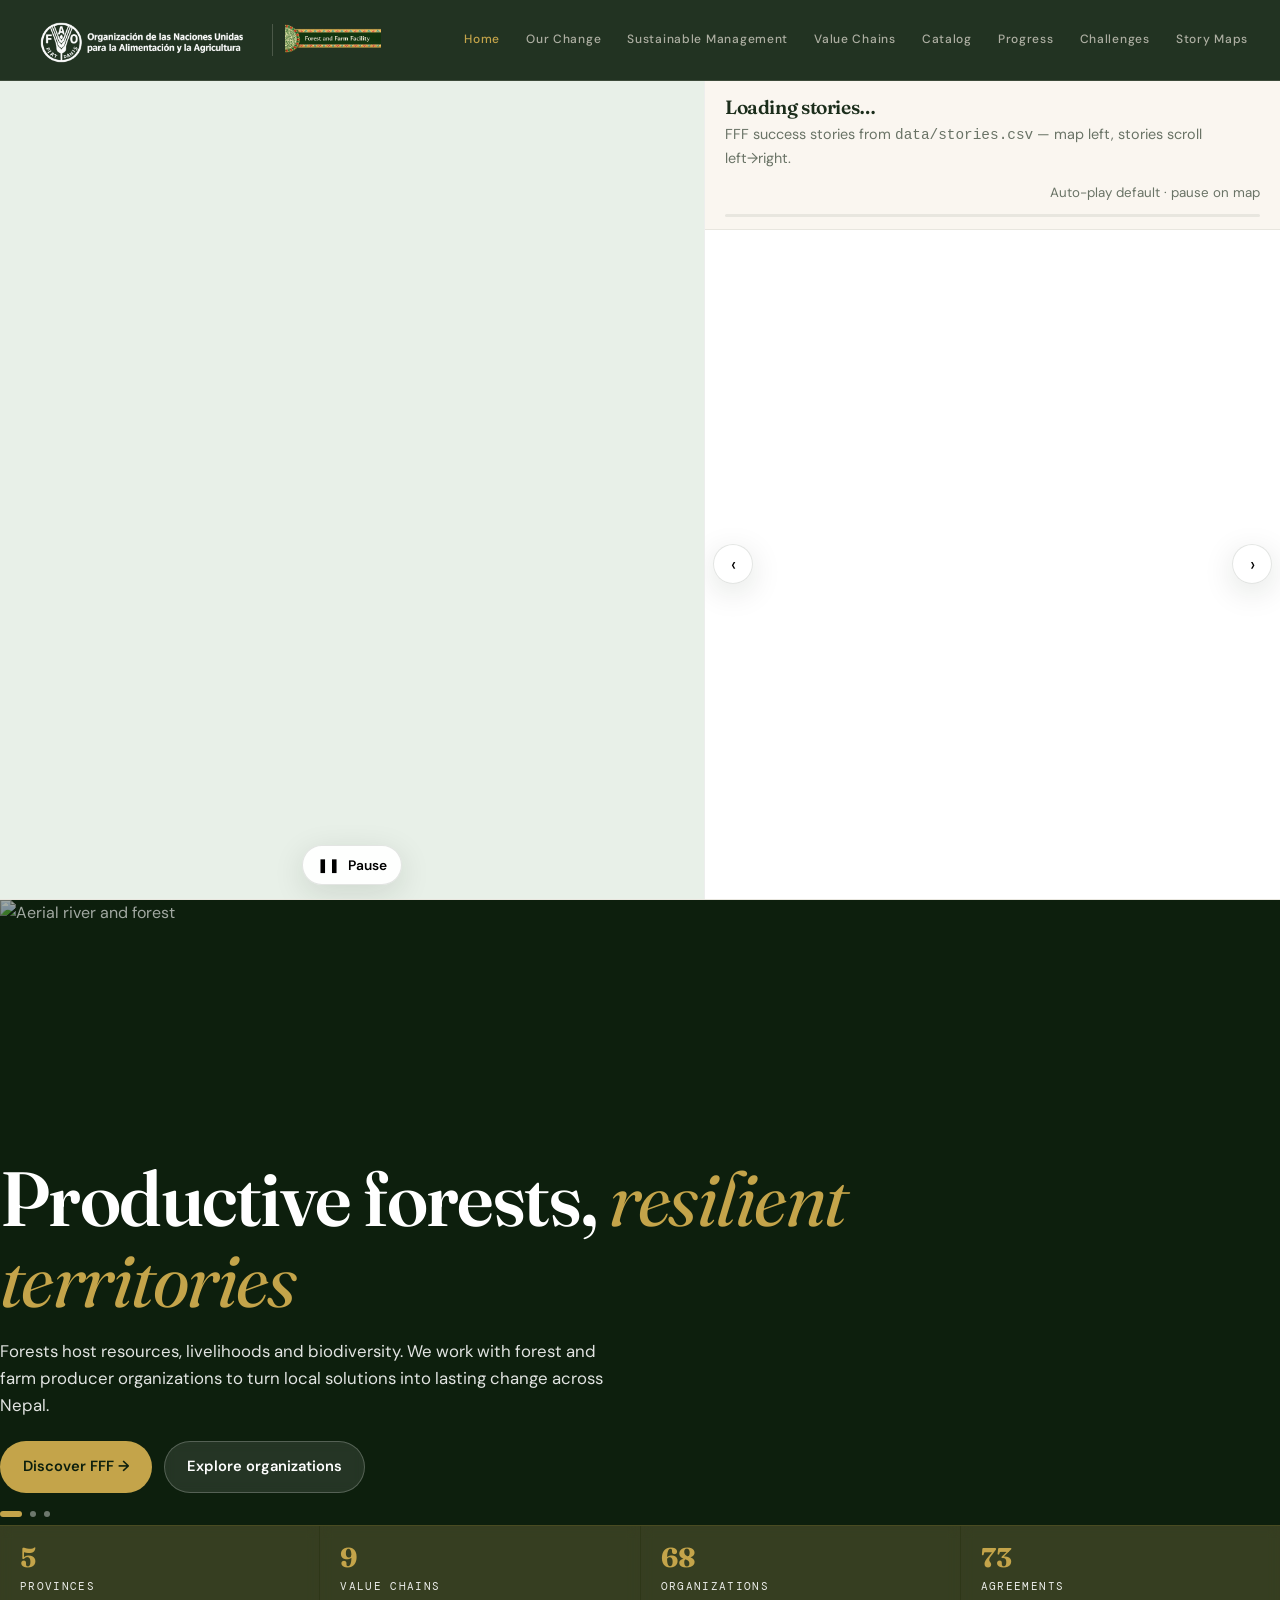
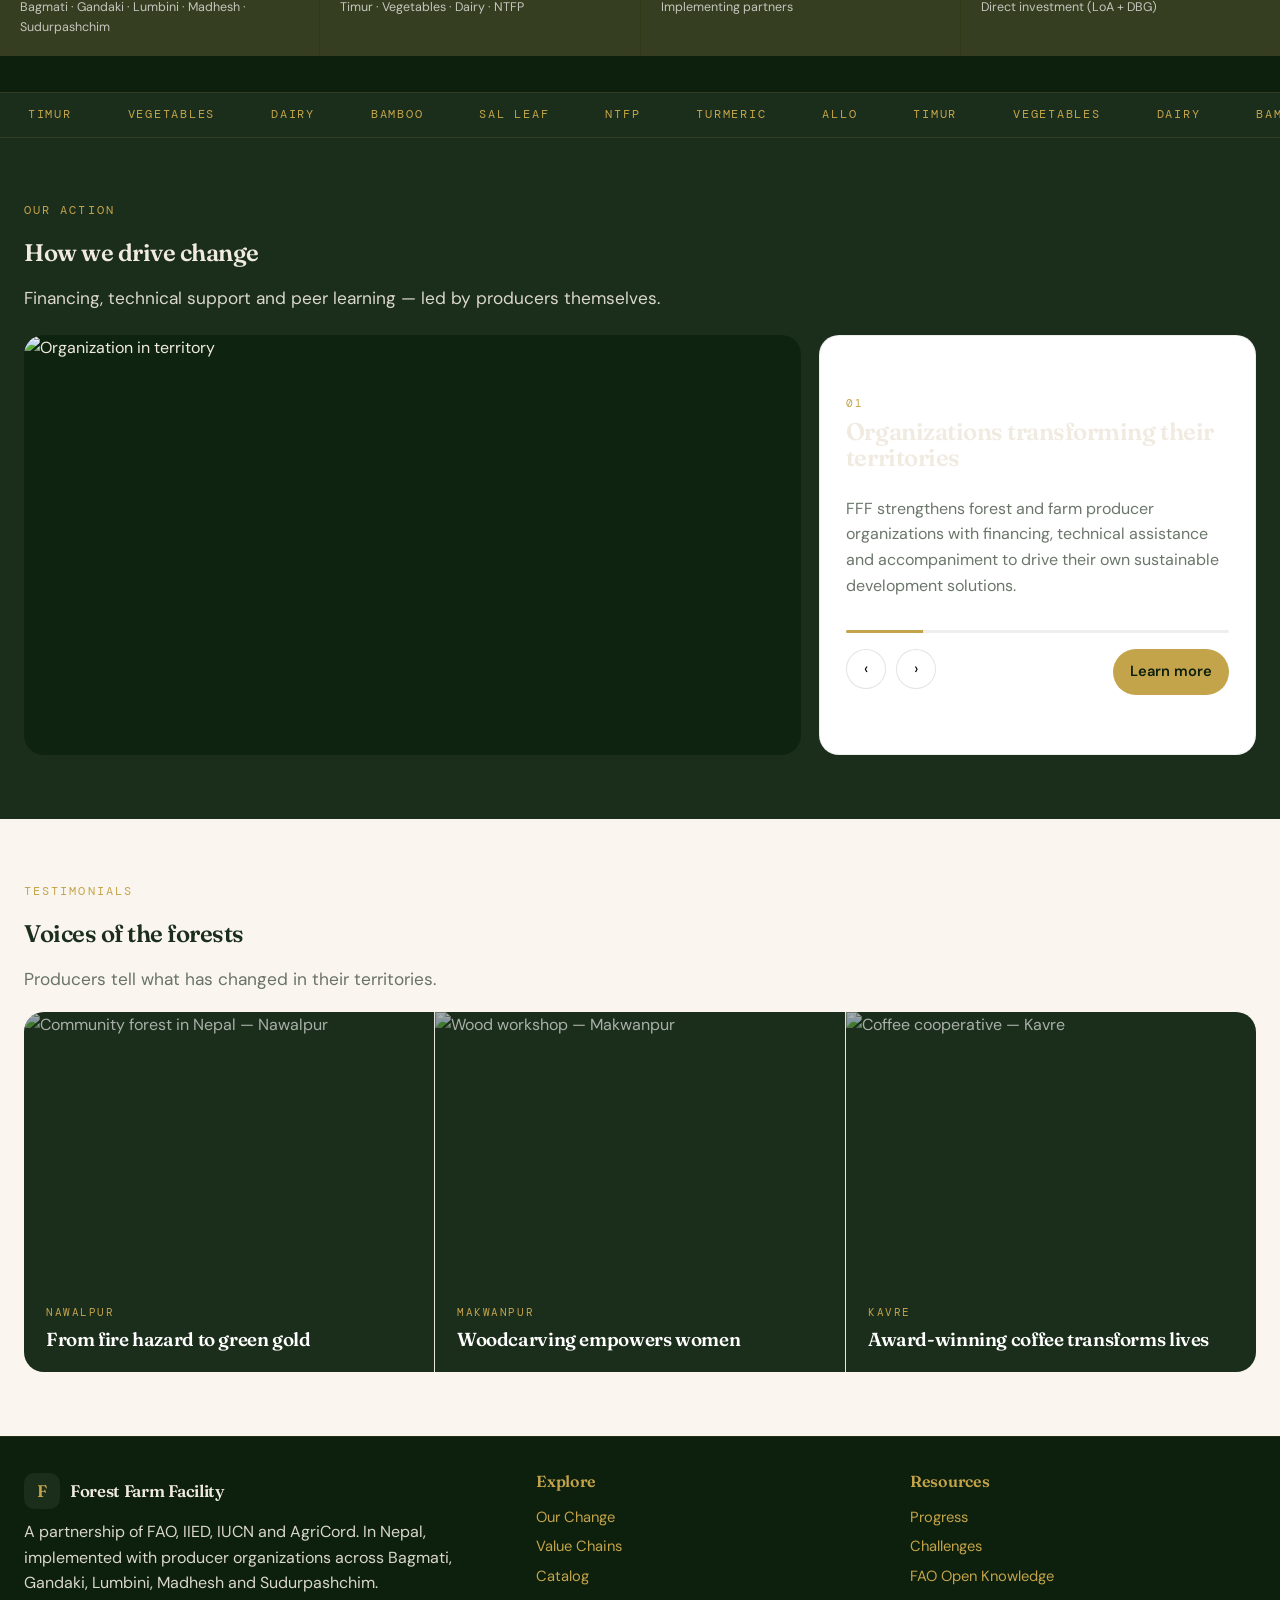
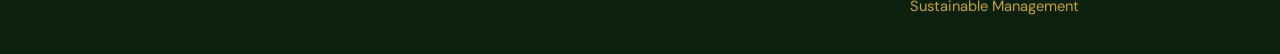
==== commit 754e8c62: "feat: Figma header, Nepal voices, remove hectares/policies, gitignore - Header: match Figma /cambio " ====
--- a/index.html
+++ b/index.html
@@ -12,11 +12,15 @@
 </head>
 <body>
 <header class="site-header">
-  <div class="container inner">
-    <a class="brand" href="index.html"><span class="brand-mark">F</span><span>Forest Farm Facility</span></a>
+  <div class="inner">
+    <a class="brand-lockup" href="index.html" aria-label="FAO and Forest and Farm Facility">
+      <img src="assets/img/logo-fao.png" alt="FAO — Food and Agriculture Organization of the United Nations" class="logo-fao">
+      <span class="logo-sep" aria-hidden="true"></span>
+      <img src="assets/img/logo-fff.webp" alt="Forest and Farm Facility" class="logo-fff">
+    </a>
     <button class="nav-toggle" aria-label="Menu"><span></span></button>
     <nav class="nav" id="siteNav">
-      <a href="index.html">Home</a>
+      <a href="index.html" class="active">Home</a>
       <a href="our-change.html">Our Change</a>
       <a href="sustainable-management.html">Sustainable Management</a>
       <a href="value-chains.html">Value Chains</a>
--- a/css/style.css
+++ b/css/style.css
@@ -12,36 +12,42 @@
 .lead { font-size: 1.08rem; color: var(--text-muted); max-width: 640px; }
 .section-dark .lead { color: var(--text-cream); }
 
-/* Header */
+/* Header — Figma: fixed, rgba(27,45,27,0.97) blur(6px), h-20 (80px), FAO+FFF lockup left, nav right */
 .site-header {
-  position: sticky; top: 0; z-index: 100;
-  background: rgba(255,255,255,0.92);
-  backdrop-filter: blur(10px);
-  border-bottom: 1px solid rgba(27,45,27,0.08);
-}
-.site-header .inner { display: flex; align-items: center; justify-content: space-between; height: var(--header-h); }
+  position: fixed; top: 0; inset-inline: 0; z-index: 100;
+  background: rgba(27,45,27,0.97);
+  backdrop-filter: blur(6px);
+  border-bottom: 1px solid rgba(240,234,224,0.12);
+}
+.site-header .inner { display: flex; align-items: center; justify-content: space-between; height: var(--header-h); max-width: 1280px; margin: 0 auto; padding: 0 20px; }
+.brand-lockup { display: flex; align-items: center; gap: 12px; flex-shrink: 0; }
+.brand-lockup .logo-fao { height: 48px; width: auto; object-fit: contain; max-width: 240px; display: block; }
+.brand-lockup .logo-sep { width: 1px; height: 32px; flex-shrink: 0; background: rgba(240,234,224,0.2); }
+.brand-lockup .logo-fff { height: 64px; width: auto; object-fit: contain; max-width: 300px; display: block; border-radius: 4px; }
 .brand { display: flex; align-items: center; gap: 10px; font-weight: 600; letter-spacing: -0.02em; }
 .brand-mark { width: 36px; height: 36px; border-radius: 10px; background: var(--forest); color: var(--gold); display: grid; place-items: center; font-family: "Fraunces", serif; font-size: 1rem; }
 .brand span { font-family: "Fraunces", serif; font-size: 1.05rem; }
 .nav { display: flex; align-items: center; gap: 2px; }
 .nav a {
-  padding: 8px 12px; border-radius: 999px; font-size: 0.88rem; font-weight: 500;
-  color: var(--text-muted); transition: background .2s, color .2s;
-}
-.nav a:hover { background: rgba(27,45,27,0.06); color: var(--text); }
-.nav a.active { background: var(--forest); color: var(--white); }
-.nav-toggle { display: none; width: 40px; height: 40px; border: 1px solid rgba(27,45,27,0.12); background: var(--white); border-radius: 10px; cursor: pointer; }
+  padding: 6px 12px; border-radius: 6px; font-family: "DM Sans", system-ui, sans-serif; font-size: 12px; letter-spacing: 0.06em; font-weight: 500;
+  color: rgba(240,234,224,0.68); transition: color .15s, background .15s;
+}
+.nav a:hover { color: var(--cream); background: rgba(240,234,224,0.08); }
+.nav a.active { color: var(--gold); background: transparent; }
+body { padding-top: var(--header-h); }
+.nav-toggle { display: none; width: 40px; height: 40px; border: 1px solid rgba(240,234,224,0.18); background: rgba(255,255,255,0.08); color: var(--cream); border-radius: 10px; cursor: pointer; }
 .nav-toggle span, .nav-toggle span::before, .nav-toggle span::after {
-  display: block; width: 16px; height: 2px; background: var(--forest); border-radius: 2px; position: relative; content: ""; margin: 0 auto;
+  display: block; width: 16px; height: 2px; background: var(--cream); border-radius: 2px; position: relative; content: ""; margin: 0 auto;
 }
 .nav-toggle span::before { position: absolute; top: -5px; left: 0; }
 .nav-toggle span::after { position: absolute; top: 5px; left: 0; }
 @media (max-width: 1024px) {
-  .nav { display: none; position: absolute; top: var(--header-h); left: 0; right: 0; background: var(--white); border-top: 1px solid rgba(27,45,27,0.08); flex-direction: column; align-items: stretch; padding: 12px 16px 20px; box-shadow: var(--shadow); }
+  .nav { display: none; position: absolute; top: var(--header-h); left: 0; right: 0; background: rgba(27,45,27,0.98); border-top: 1px solid rgba(240,234,224,0.12); flex-direction: column; align-items: stretch; padding: 12px 16px 20px; box-shadow: var(--shadow-strong); }
   .nav.open { display: flex; }
-  .nav a { padding: 12px 14px; border-radius: 10px; }
+  .nav a { padding: 12px 14px; border-radius: 10px; color: rgba(240,234,224,0.78); }
+  .nav a.active { color: var(--gold); background: rgba(240,234,224,0.08); }
   .nav-toggle { display: grid; place-items: center; }
-  .site-header { position: sticky; }
+  .site-header { position: fixed; }
 }
 
 /* Hero */
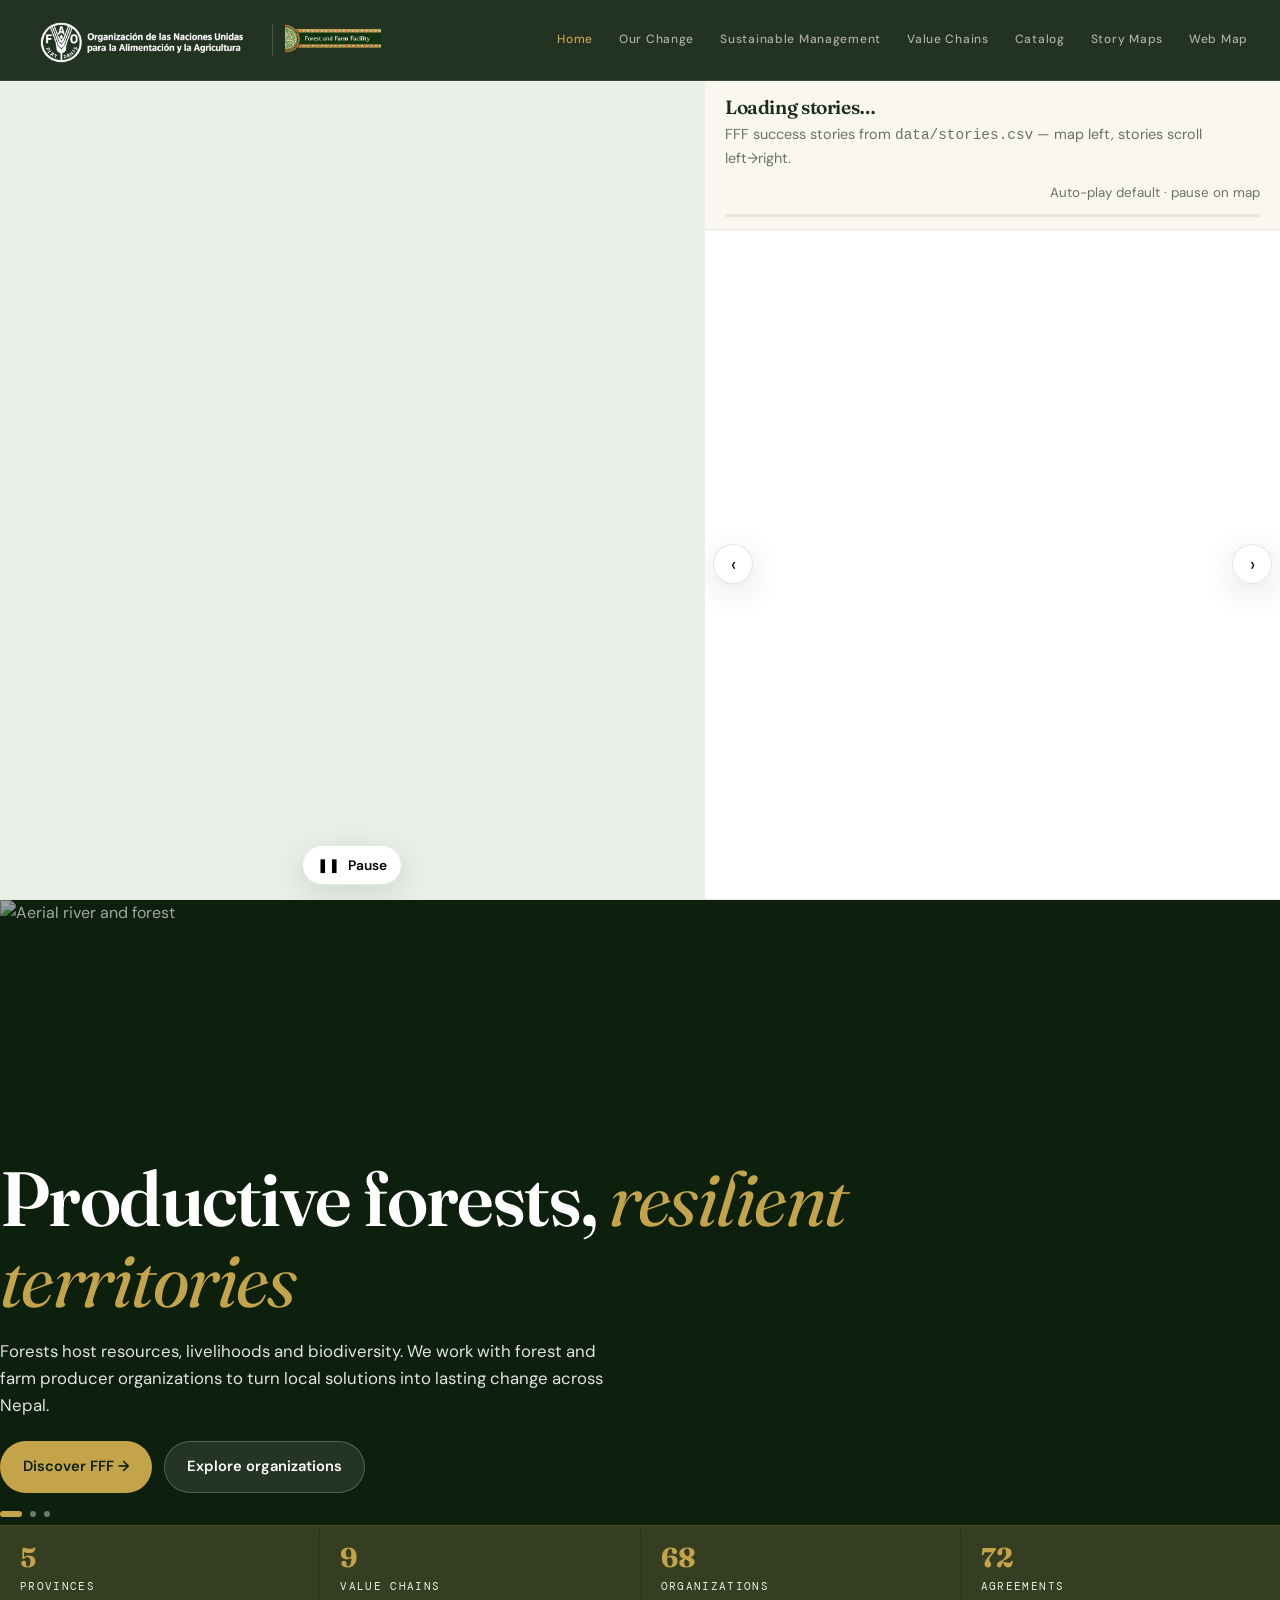
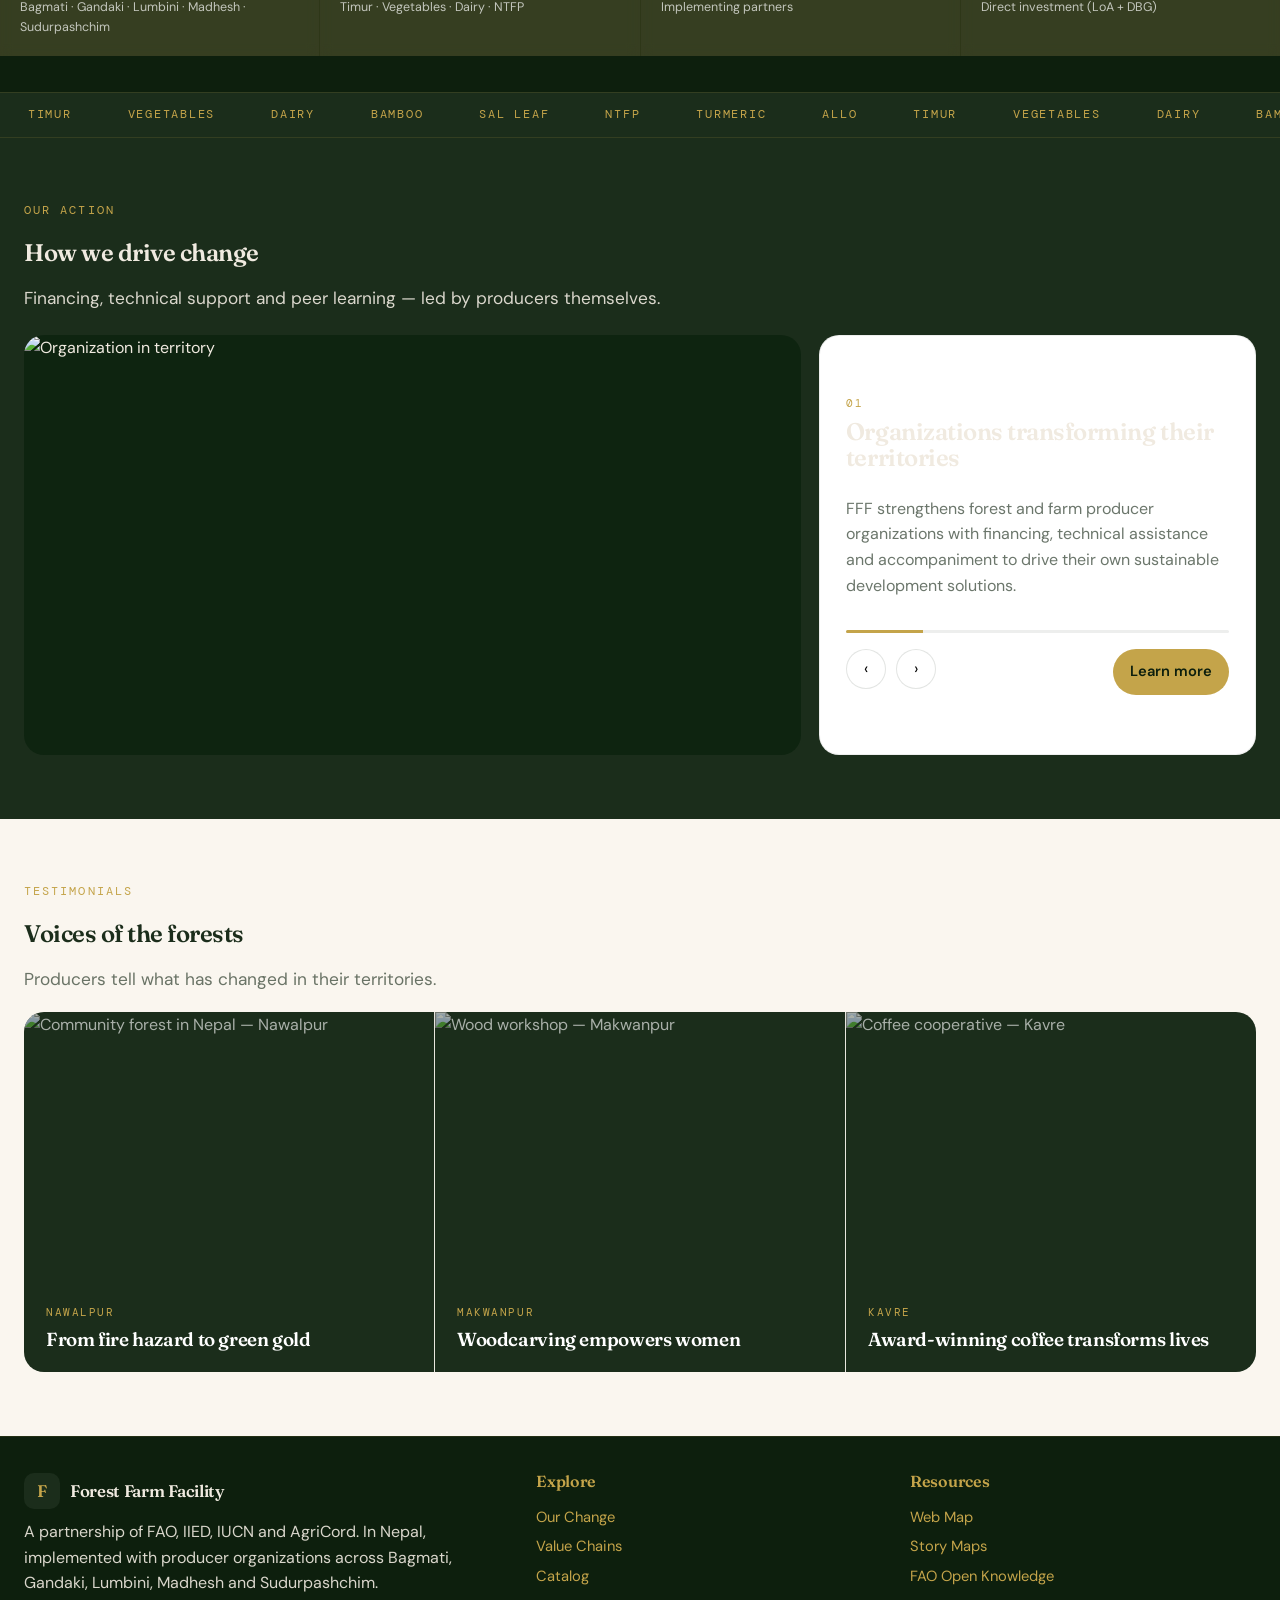
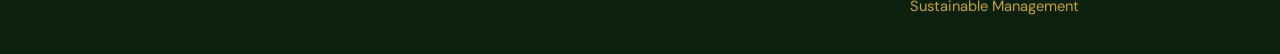
==== commit 78dc5eb0: "feat: remove Progress/Challenges, reuse Webmap as Web Map page, unify catalog taxonomy - Pure delete" ====
--- a/index.html
+++ b/index.html
@@ -25,9 +25,8 @@
       <a href="sustainable-management.html">Sustainable Management</a>
       <a href="value-chains.html">Value Chains</a>
       <a href="catalog.html">Catalog</a>
-      <a href="progress.html">Progress</a>
-      <a href="challenges.html">Challenges</a>
       <a href="storymaps.html">Story Maps</a>
+      <a href="Webmap/index.html">Web Map</a>
     </nav>
   </div>
 </header>
@@ -141,7 +140,7 @@
       <p style="color:var(--text-cream); margin-top:10px">A partnership of FAO, IIED, IUCN and AgriCord. In Nepal, implemented with producer organizations across Bagmati, Gandaki, Lumbini, Madhesh and Sudurpashchim.</p>
     </div>
     <div class="foot-links"><h4>Explore</h4><a href="our-change.html">Our Change</a><a href="value-chains.html">Value Chains</a><a href="catalog.html">Catalog</a></div>
-    <div class="foot-links"><h4>Resources</h4><a href="progress.html">Progress</a><a href="challenges.html">Challenges</a><a href="https://openknowledge.fao.org/" target="_blank" rel="noopener">FAO Open Knowledge</a><a href="sustainable-management.html">Sustainable Management</a></div>
+    <div class="foot-links"><h4>Resources</h4><a href="Webmap/index.html">Web Map</a><a href="storymaps.html">Story Maps</a><a href="https://openknowledge.fao.org/" target="_blank" rel="noopener">FAO Open Knowledge</a><a href="sustainable-management.html">Sustainable Management</a></div>
   </div>
 
 </footer>
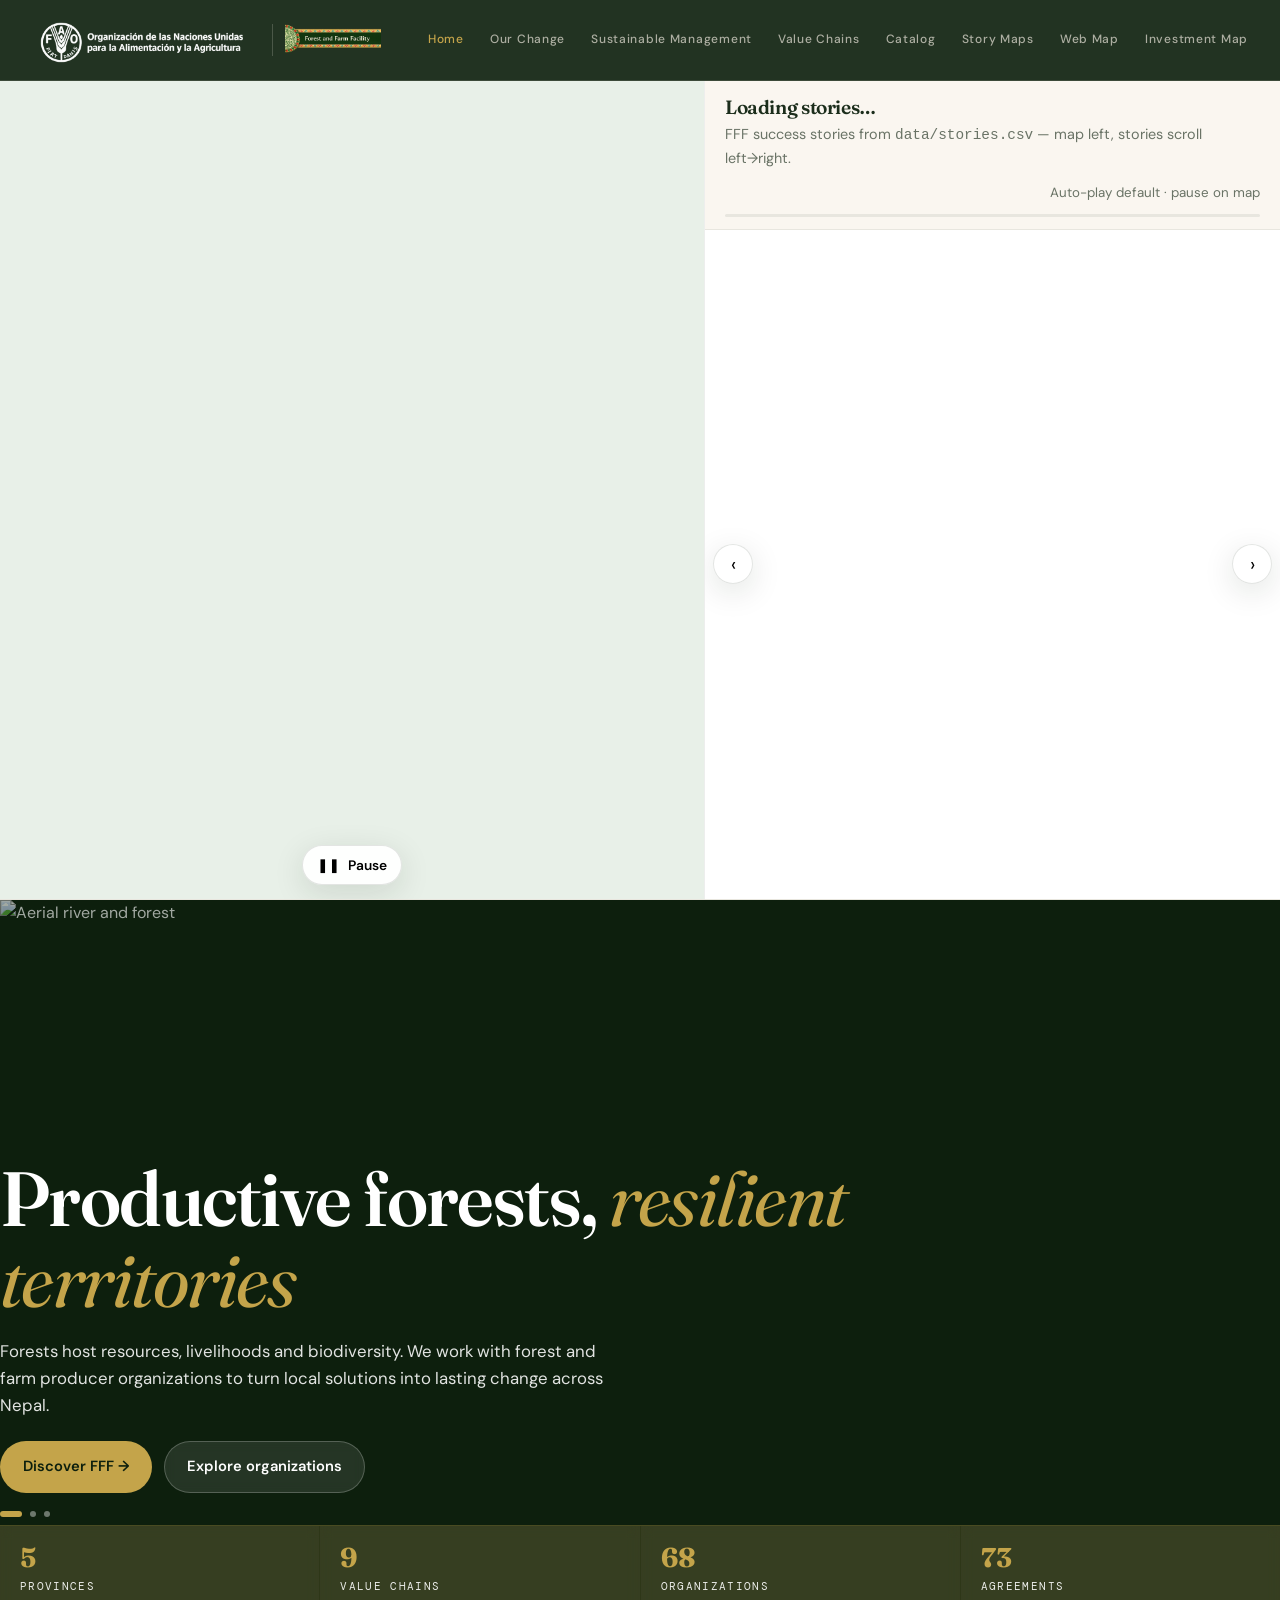
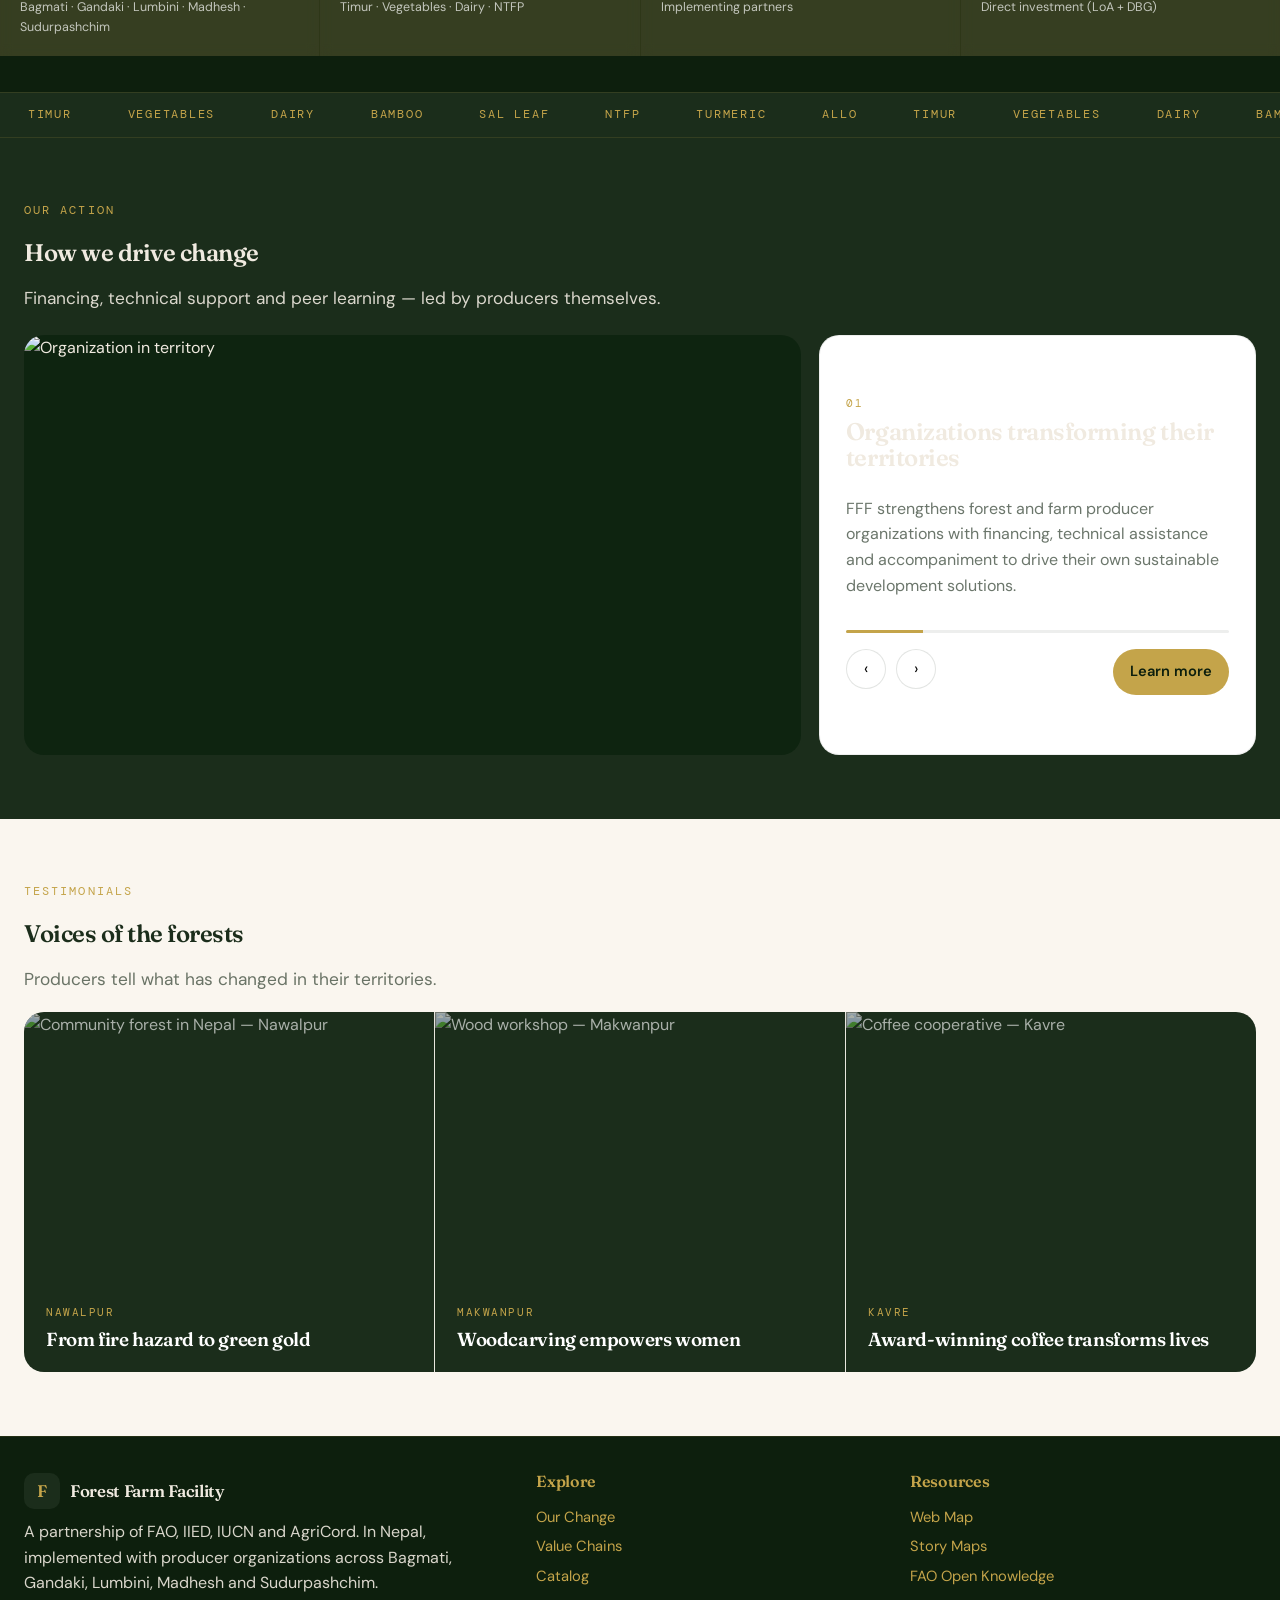
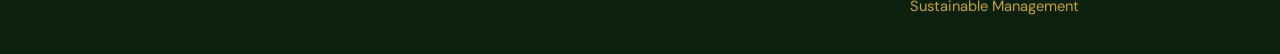
==== commit e69c3086: "feat: investment map polish — FFF Nepal, remove Unassigned, separate sankey/table, rename, header fi" ====
--- a/index.html
+++ b/index.html
@@ -27,6 +27,7 @@
       <a href="catalog.html">Catalog</a>
       <a href="storymaps.html">Story Maps</a>
       <a href="Webmap/index.html">Web Map</a>
+      <a href="investment-map.html">Investment Map</a>
     </nav>
   </div>
 </header>
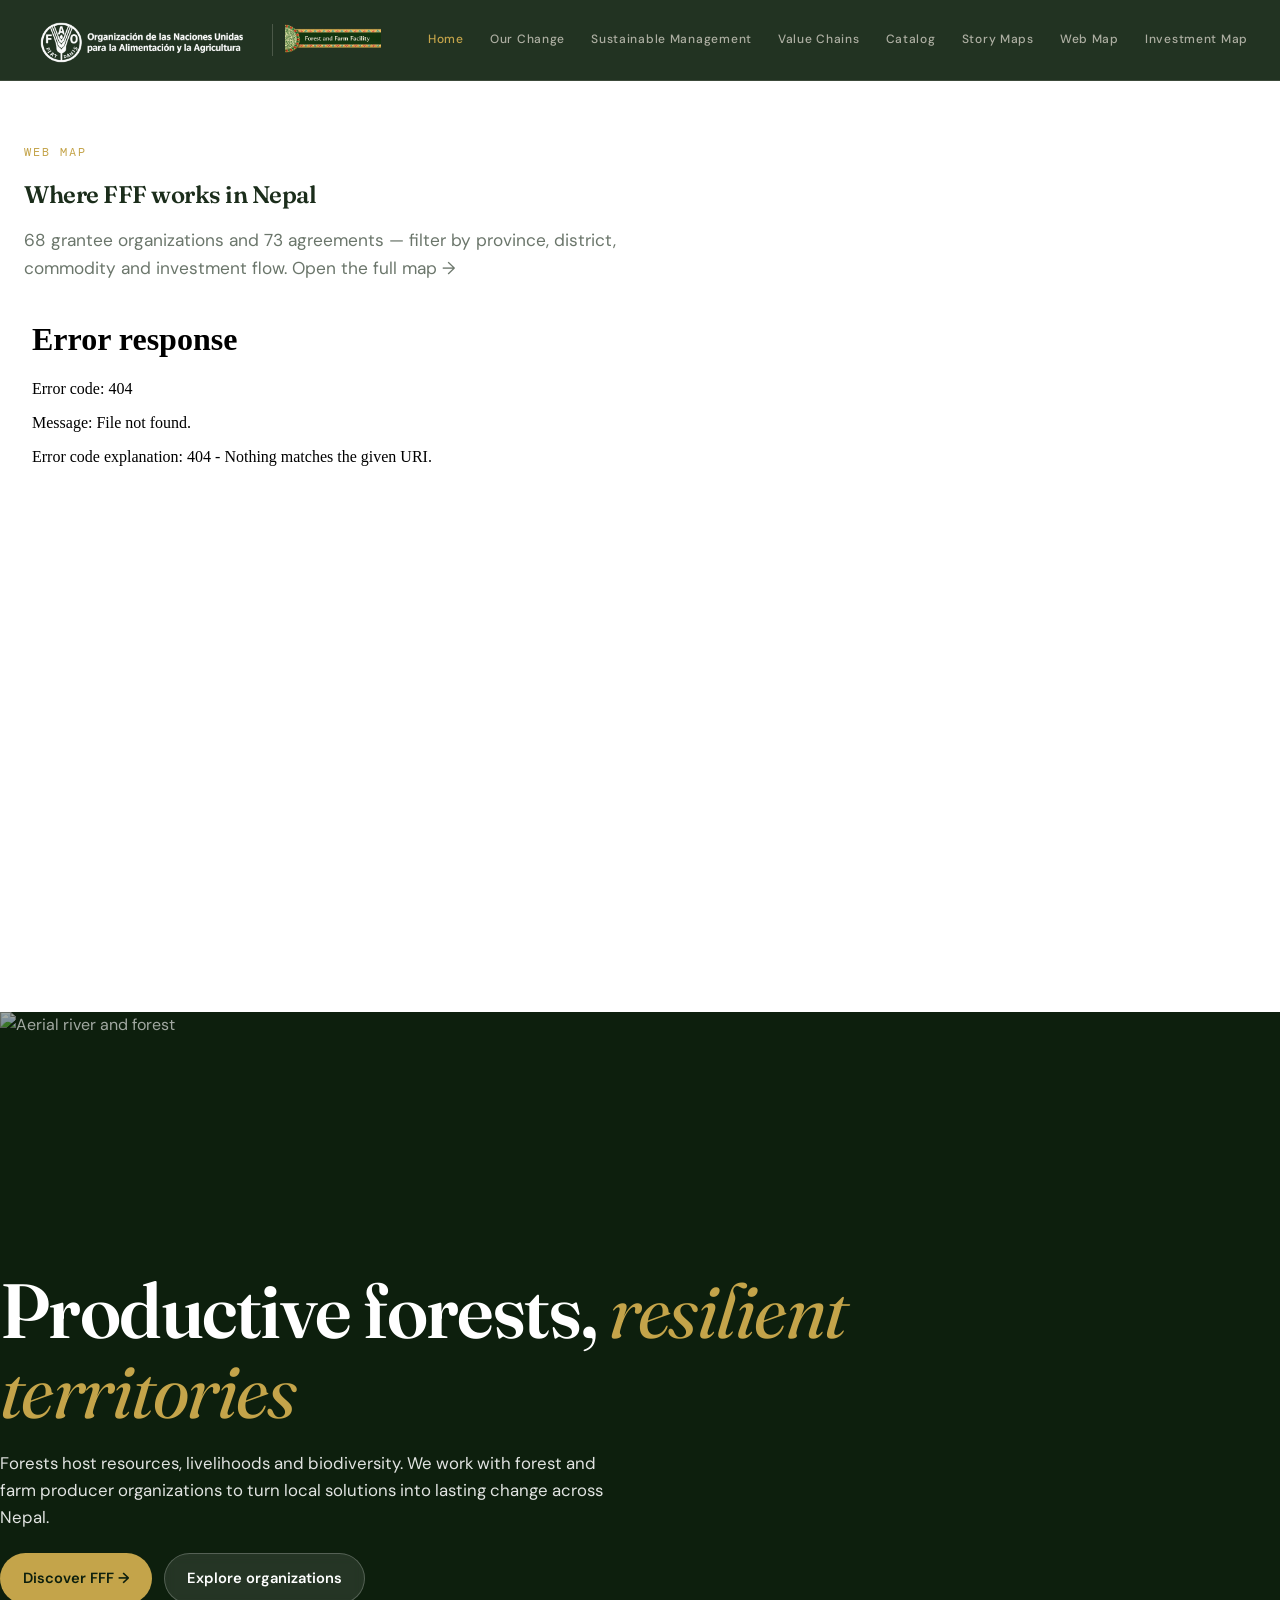
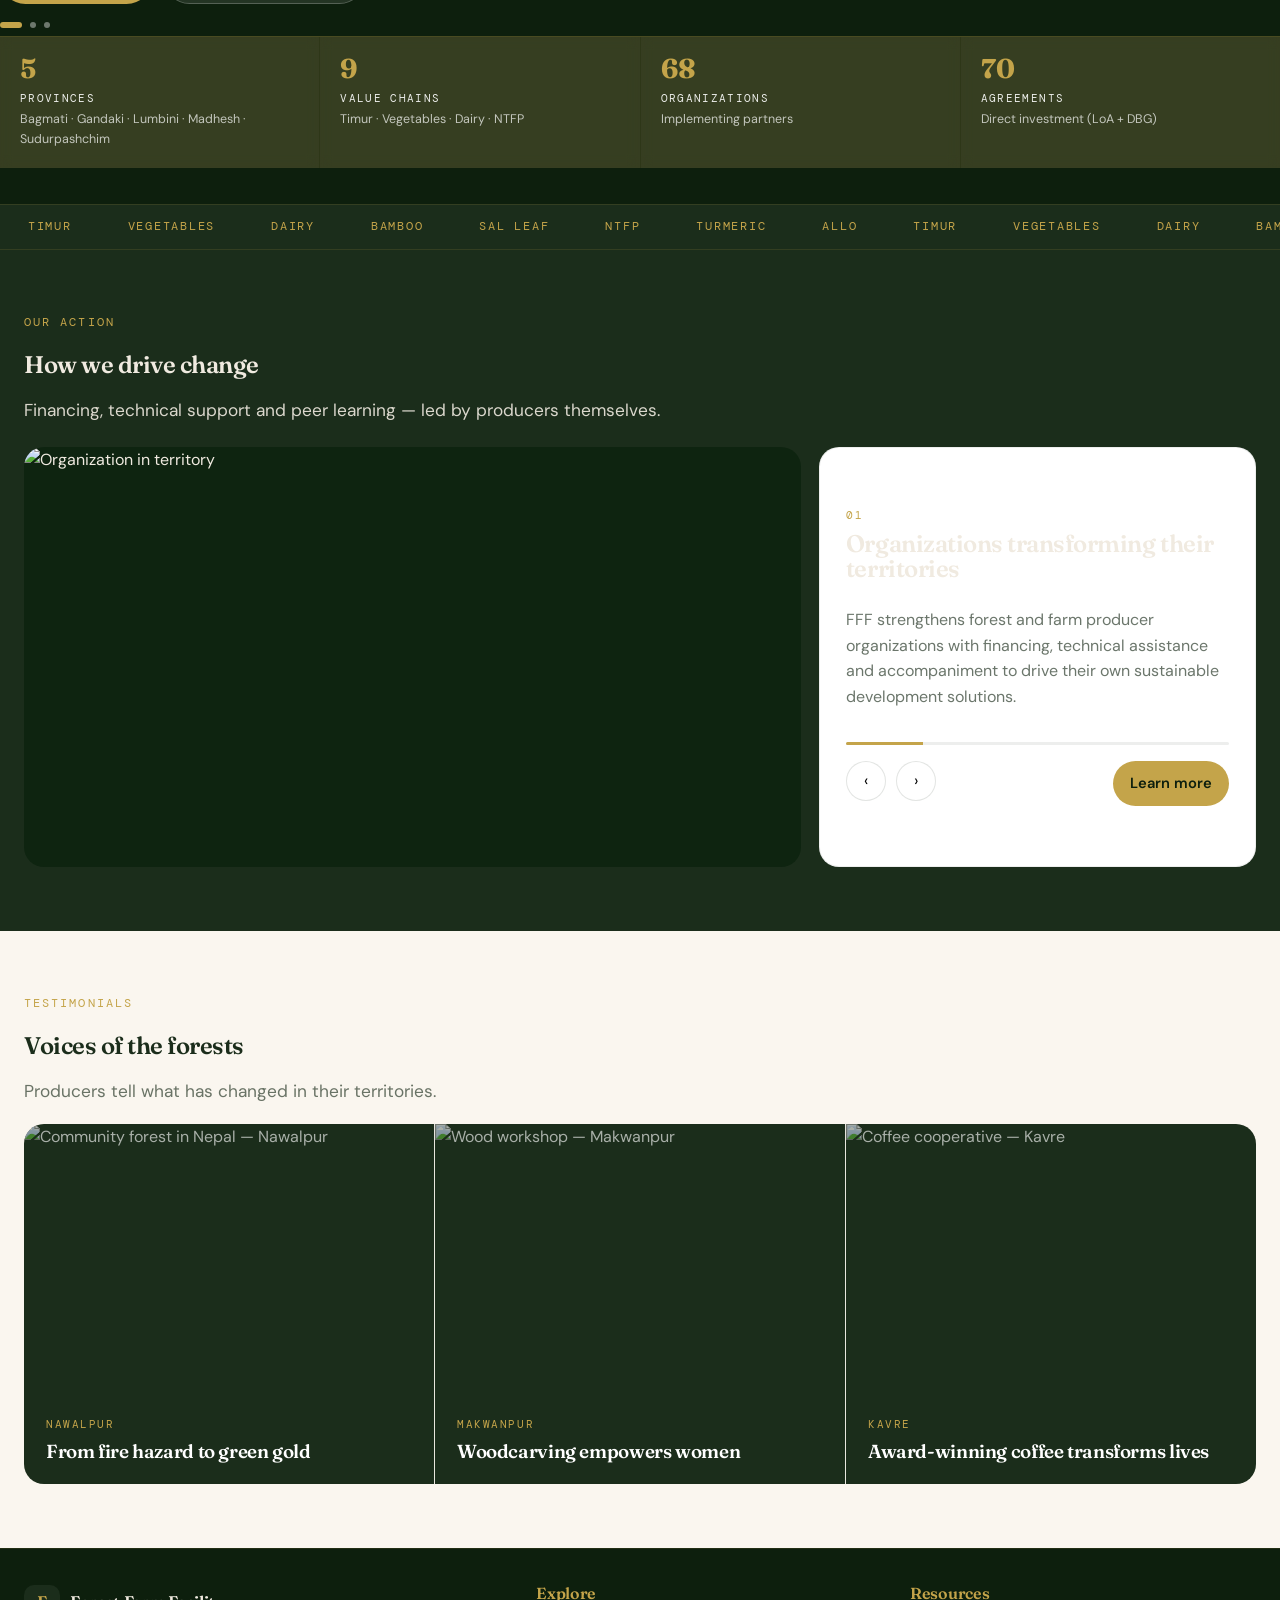
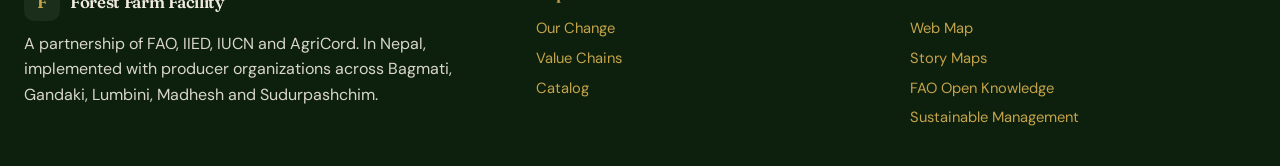
==== commit 6f7d834d: "feat: home page uses web map iframe instead of story map section Replace the story-map hero section " ====
--- a/index.html
+++ b/index.html
@@ -7,8 +7,6 @@
   <title>Forest Farm Facility — Productive Forests, Resilient Territories</title>
   <meta name="description" content="Explore sustainable forest management and resilient territories through stories, resources and value chains with the Forest & Farm Facility in Nepal." />
   <link rel="stylesheet" href="css/style.css" />
-  <link rel="stylesheet" href="https://unpkg.com/leaflet@1.9.4/dist/leaflet.css" integrity="sha256-p4NxAoJBhIIN+hmNHrzRCf9tD/miZyoHS5obTRR9BMY=" crossorigin="" />
-  <link rel="stylesheet" href="css/storymaps.css" />
 </head>
 <body>
 <header class="site-header">
@@ -32,28 +30,15 @@
   </div>
 </header>
 
-<!-- Story Map — first section (Bare Leaflet + CSV, map left + horizontal scroller right, autoplay default) -->
-<section class="storymaps-layout" aria-label="Story map">
-  <div class="storymaps-map">
-    <div id="storyMap" role="application" aria-label="Story locations map"></div>
-    <button id="mapAutoplayBtn" class="map-autoplay-fab" aria-pressed="false" aria-label="Pause autoplay"><span class="ico" aria-hidden="true">❚❚</span><span class="label">Pause</span></button>
+<!-- Web Map — first section (grantee map via Webmap submodule iframe; ?embed=1 hides its inner header) -->
+<section class="section webmap-section" aria-label="Web map">
+  <div class="container">
+    <p class="eyebrow">Web Map</p>
+    <h2>Where FFF works in Nepal</h2>
+    <p class="lead">68 grantee organizations and 73 agreements — filter by province, district, commodity and investment flow. <a href="Webmap/index.html">Open the full map →</a></p>
   </div>
-  <div class="storymaps-panel">
-    <div class="storymaps-panel-head">
-      <h2 id="storyActiveTitle">Loading stories…</h2>
-      <p>FFF success stories from <code>data/stories.csv</code> — map left, stories scroll left→right.</p>
-      <div class="storymaps-controls">
-        <div class="storymaps-dots" id="storyDots" aria-label="Story dots"></div>
-        <span class="ctrl-spacer"></span>
-        <small class="muted">Auto-play default · pause on map</small>
-      </div>
-      <div class="storymaps-progress" aria-hidden="true"><i id="storyProgress"></i></div>
-    </div>
-    <div class="storymaps-strip-wrap">
-      <button class="strip-nav prev" id="stripPrev" aria-label="Previous story">‹</button>
-      <div class="storymaps-strip" id="storyStrip" role="region" aria-roledescription="carousel" aria-label="Stories"></div>
-      <button class="strip-nav next" id="stripNext" aria-label="Next story">›</button>
-    </div>
+  <div class="container">
+    <iframe src="Webmap/index.html?embed=1" title="FFF grantees web map of Nepal" loading="lazy" style="width:100%;height:640px;border:0;border-radius:16px"></iframe>
   </div>
 </section>
 
@@ -156,7 +141,5 @@
 ];
 </script>
 <script src="js/main.js"></script>
-<script src="https://unpkg.com/leaflet@1.9.4/dist/leaflet.js" integrity="sha256-20nQCchB9co0qIjJZRGuk2/Z9VM+kNiyxNV1lvTlZBo=" crossorigin=""></script>
-<script src="js/storymaps.js"></script>
 </body>
 </html>
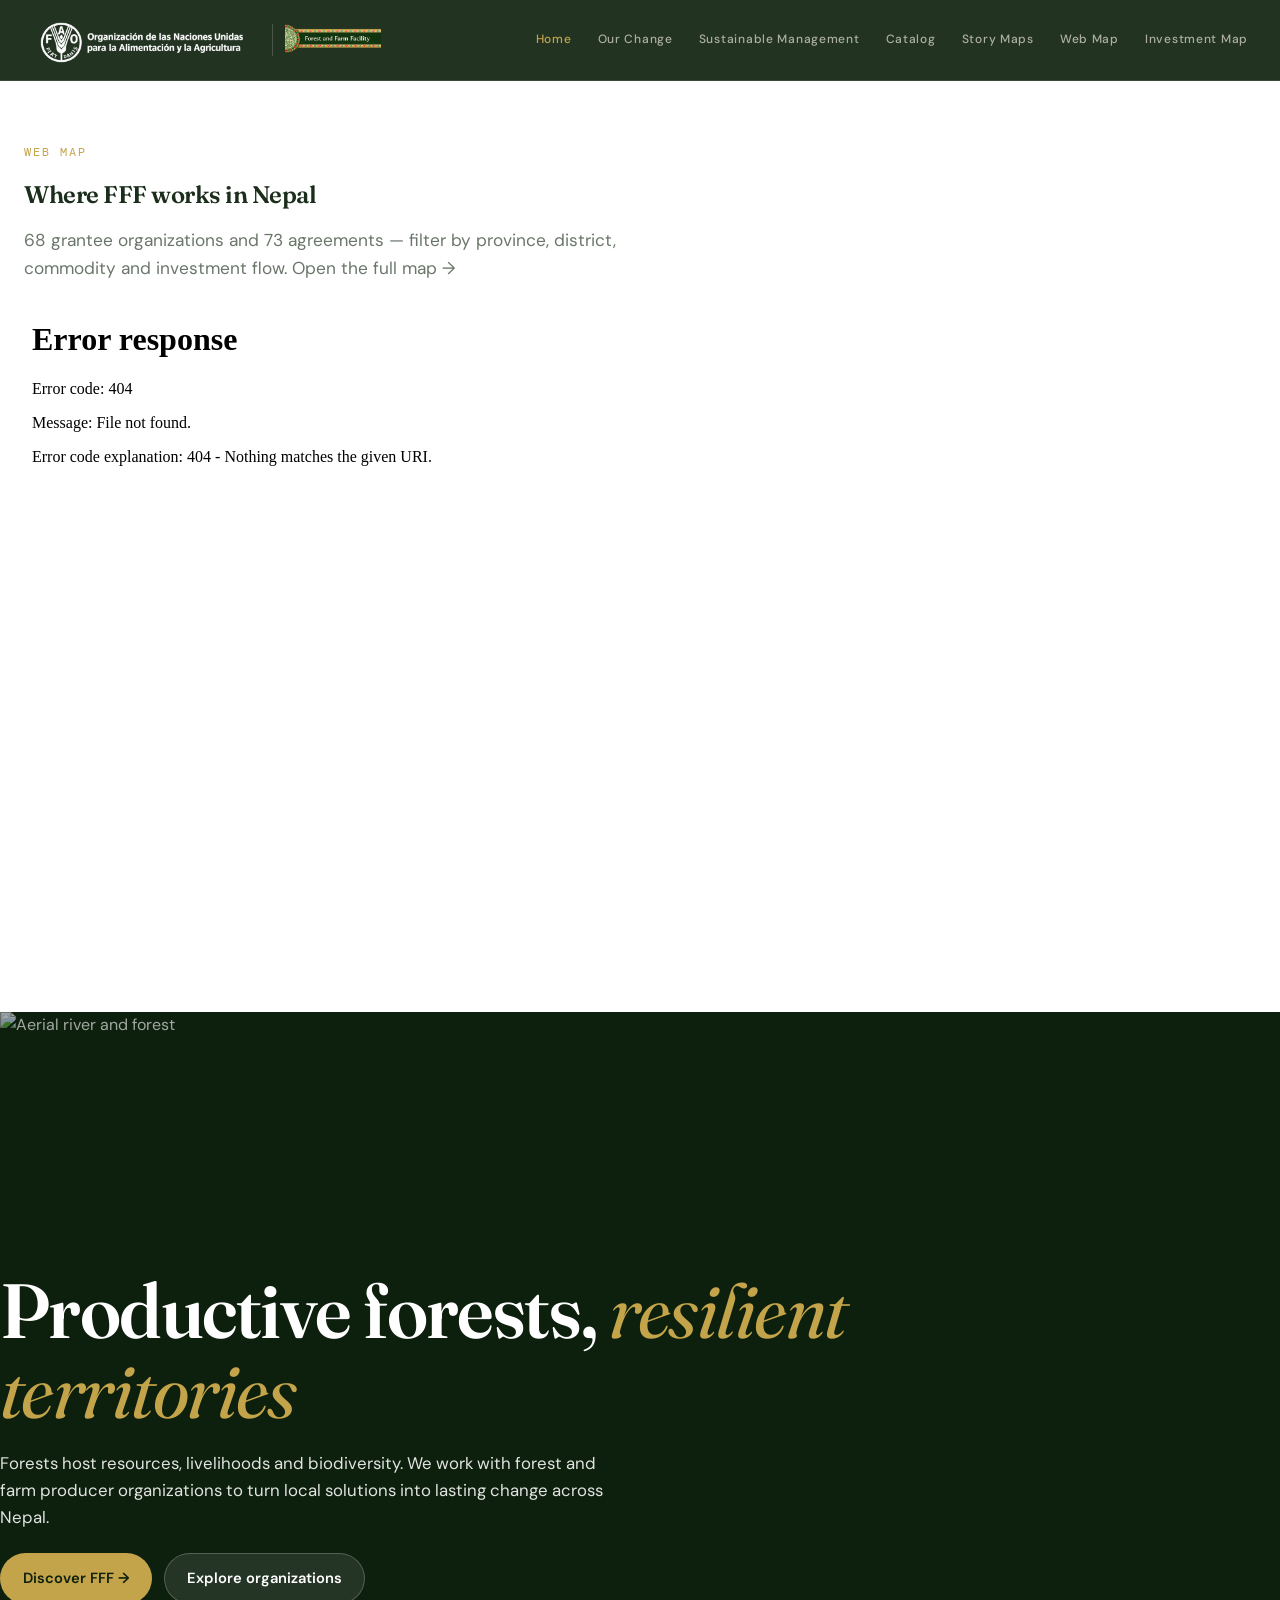
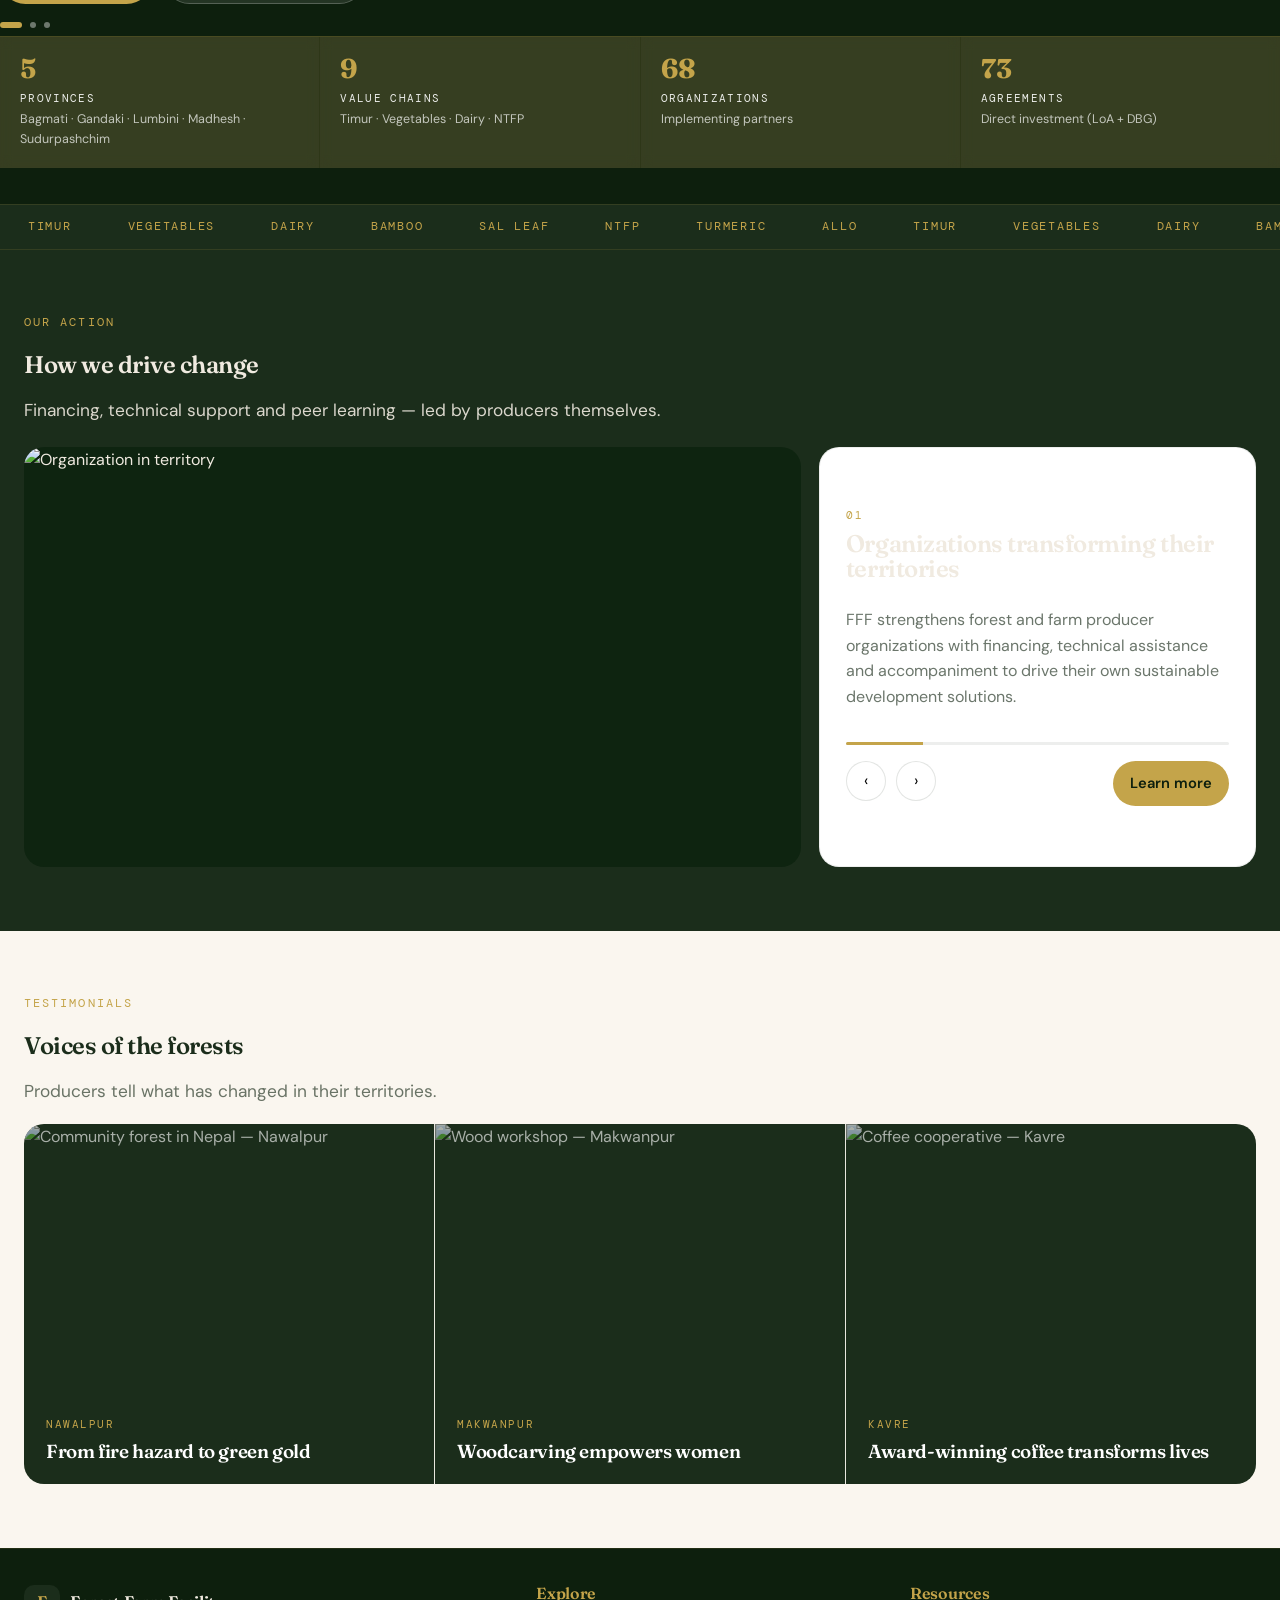
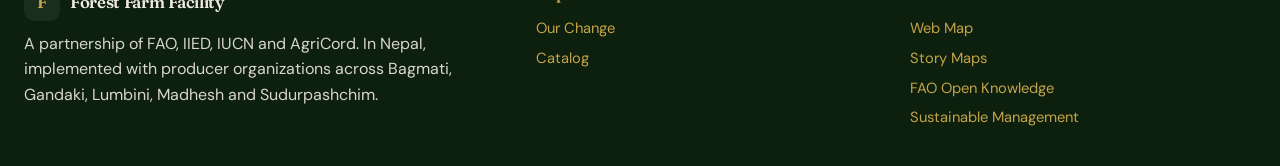
==== commit ff9f246c: "refactor(site): retire value-chains.html into the catalog (redirect stub + nav cleanup)" ====
--- a/index.html
+++ b/index.html
@@ -21,7 +21,6 @@
       <a href="index.html" class="active">Home</a>
       <a href="our-change.html">Our Change</a>
       <a href="sustainable-management.html">Sustainable Management</a>
-      <a href="value-chains.html">Value Chains</a>
       <a href="catalog.html">Catalog</a>
       <a href="storymaps.html">Story Maps</a>
       <a href="Webmap/index.html">Web Map</a>
@@ -125,7 +124,7 @@
       <div class="brand" style="color:var(--cream)"><span class="brand-mark">F</span><span>Forest Farm Facility</span></div>
       <p style="color:var(--text-cream); margin-top:10px">A partnership of FAO, IIED, IUCN and AgriCord. In Nepal, implemented with producer organizations across Bagmati, Gandaki, Lumbini, Madhesh and Sudurpashchim.</p>
     </div>
-    <div class="foot-links"><h4>Explore</h4><a href="our-change.html">Our Change</a><a href="value-chains.html">Value Chains</a><a href="catalog.html">Catalog</a></div>
+    <div class="foot-links"><h4>Explore</h4><a href="our-change.html">Our Change</a><a href="catalog.html">Catalog</a></div>
     <div class="foot-links"><h4>Resources</h4><a href="Webmap/index.html">Web Map</a><a href="storymaps.html">Story Maps</a><a href="https://openknowledge.fao.org/" target="_blank" rel="noopener">FAO Open Knowledge</a><a href="sustainable-management.html">Sustainable Management</a></div>
   </div>
 
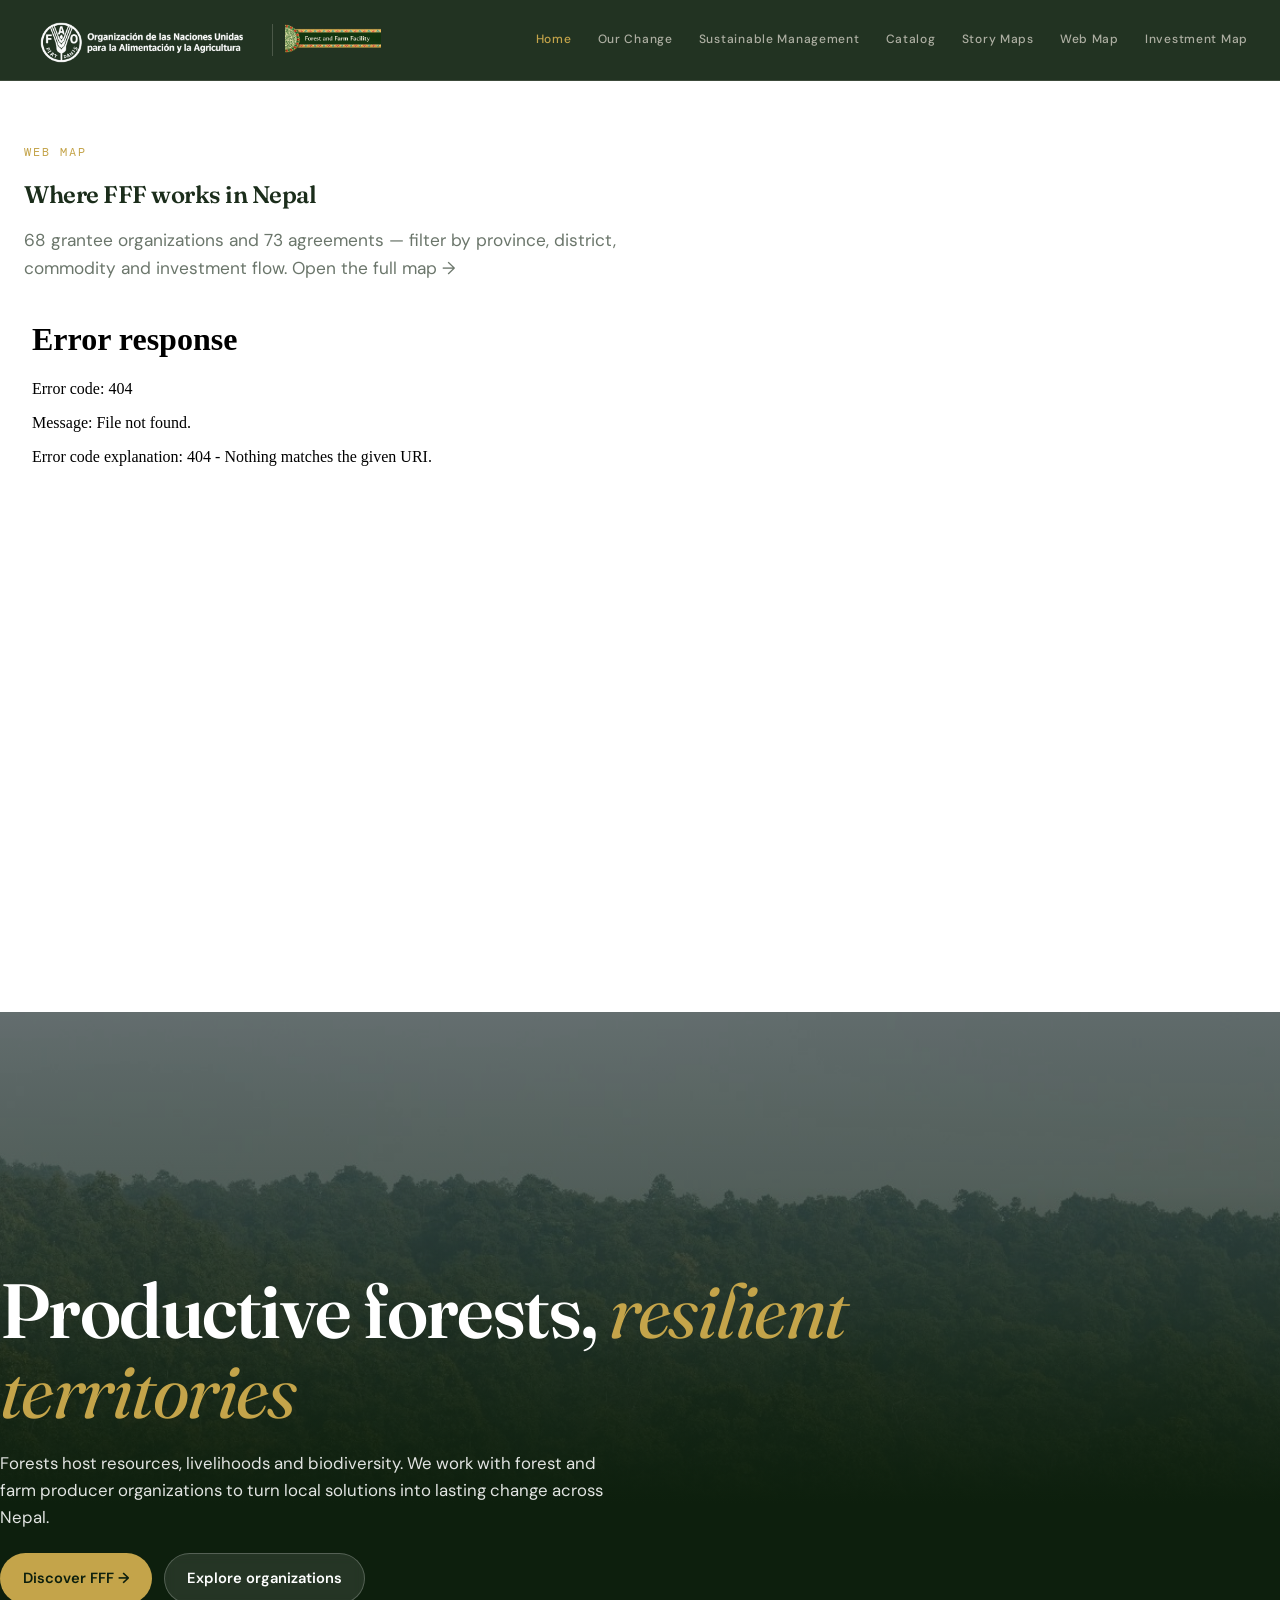
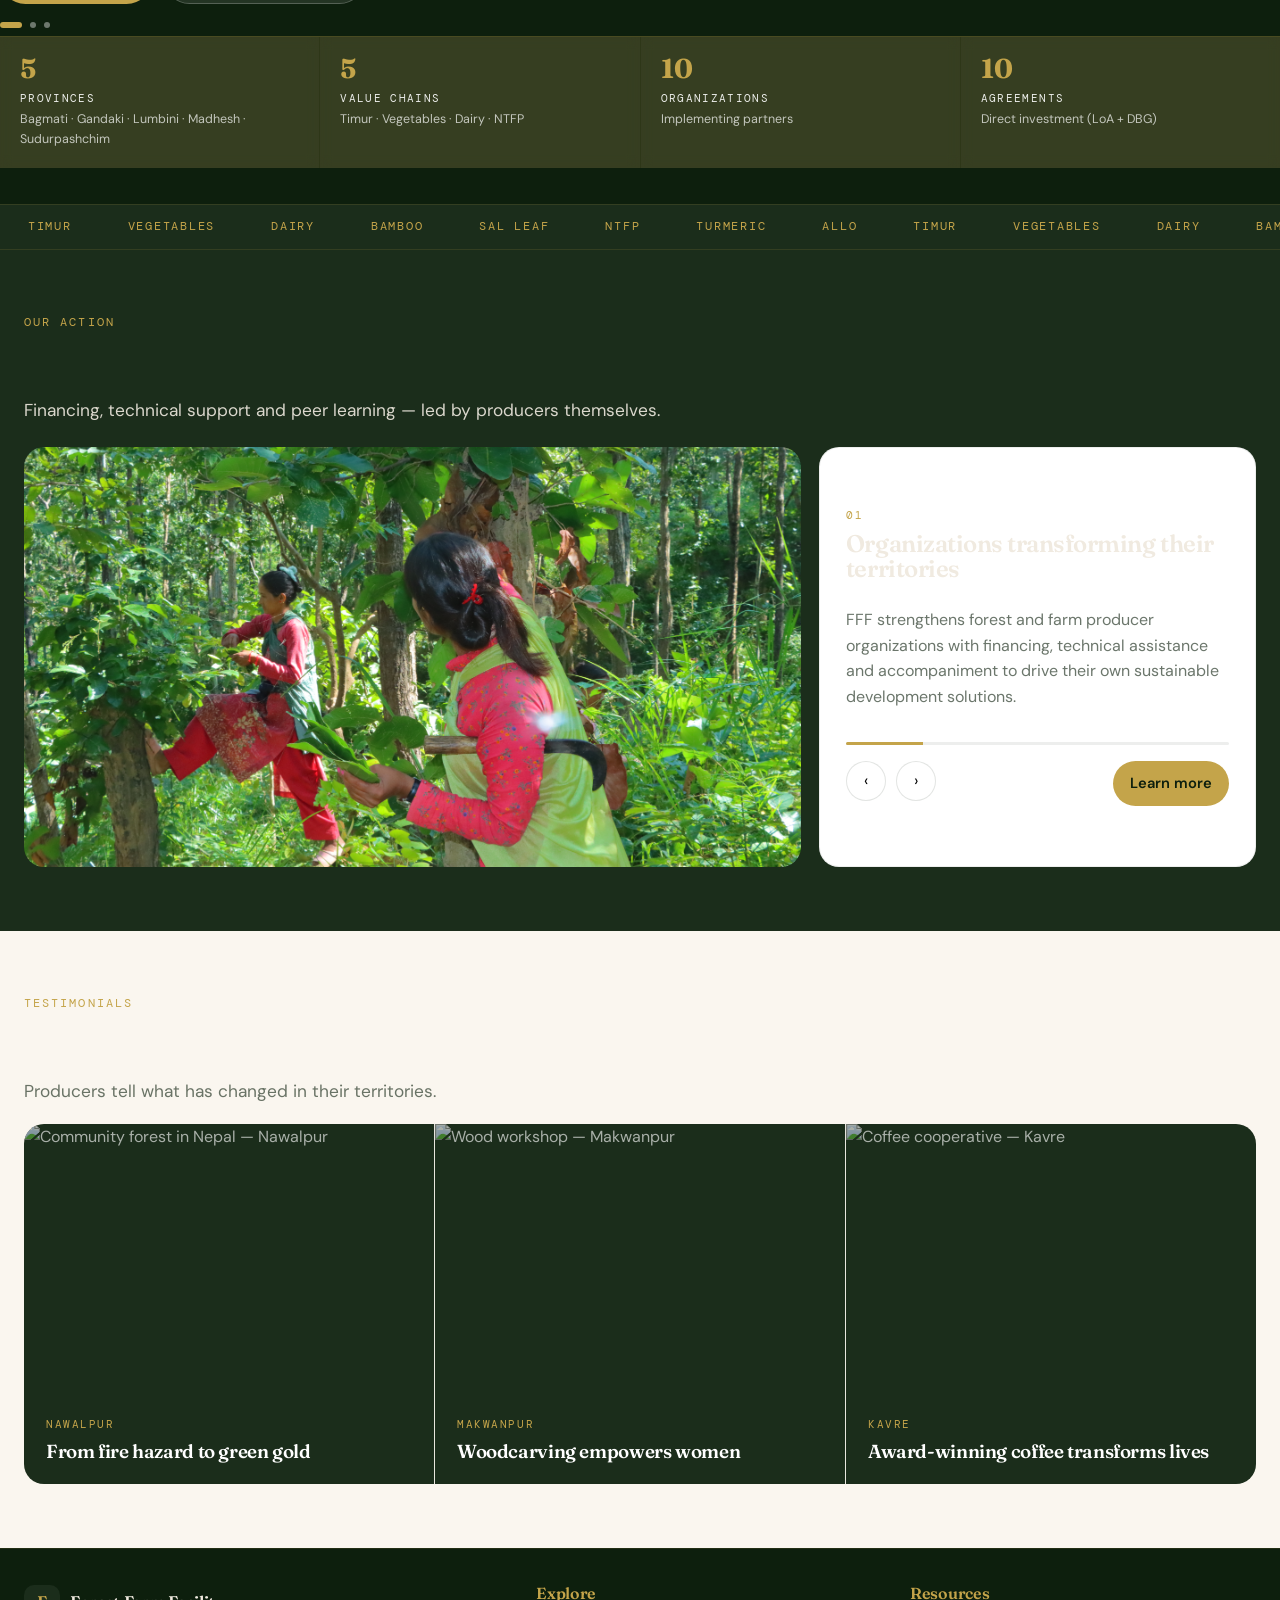
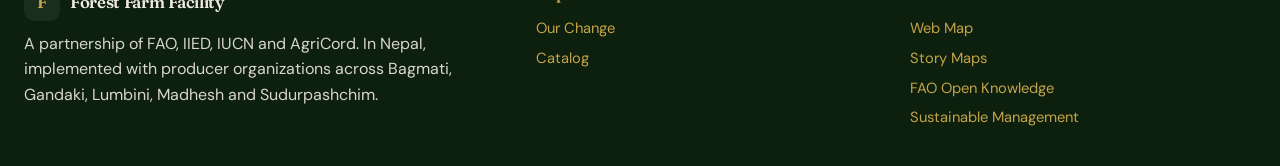
==== commit fd710c9e: "added images" ====
--- a/index.html
+++ b/index.html
@@ -43,9 +43,12 @@
 
 <section class="hero" id="home">
   <div class="hero-media" aria-hidden="true">
-    <img src="https://images.unsplash.com/photo-1470058869958-2a77ade41c02?w=1600&h=1000&fit=crop" alt="Aerial river and forest" class="active" />
-    <img src="https://images.unsplash.com/photo-1521706862577-47b053587f91?w=1600&h=1000&fit=crop" alt="Açaí palm" />
-    <img src="https://images.unsplash.com/photo-1774219402498-5c3cf56bc2b7?w=1600&h=1000&fit=crop" alt="Women processing forest products" />
+    <!-- <img src="https://images.unsplash.com/photo-1470058869958-2a77ade41c02?w=1600&h=1000&fit=crop" alt="Aerial river and forest" class="active" /> -->
+    <img src="assets/img/KLL Photo/Forest Chure.jpg" alt="Forest Chure" class="active"/>
+    <!-- <img src="https://images.unsplash.com/photo-1521706862577-47b053587f91?w=1600&h=1000&fit=crop" alt="Açaí palm" /> -->
+    <img src="assets/img/KLL Photo/Indigenous woemen-sal leaf plate 1.jpeg" alt="sal leaf plate" />
+    <!-- <img src="https://images.unsplash.com/photo-1774219402498-5c3cf56bc2b7?w=1600&h=1000&fit=crop" alt="Women processing forest products" /> -->
+    <img src="assets/img/KLL Photo/Women in forest.jpg" alt="Woman in Forest" />
     <div class="hero-scrim"></div>
   </div>
   <div class="container hero-content">
@@ -75,11 +78,10 @@
 
     <div class="carousel" style="margin-top:22px">
       <div class="carousel-main">
-        <img src="https://images.unsplash.com/photo-1521706862577-47b053587f91?w=900&h=700&fit=crop" alt="Organization in territory" class="active" />
-        <img src="https://images.unsplash.com/photo-1470058869958-2a77ade41c02?w=900&h=700&fit=crop" alt="Forest governance" />
-        <img src="https://images.unsplash.com/photo-1774219402498-5c3cf56bc2b7?w=900&h=700&fit=crop" alt="Processing" />
-        <img src="https://images.unsplash.com/photo-1441974231531-c6227db76b6e?w=900&h=700&fit=crop" alt="Seedling" />
-        <img src="https://images.unsplash.com/photo-1501854140801-50d01698950b?w=900&h=700&fit=crop" alt="Amazon forest" />
+        <img src="assets/img/KLL Photo/Indigenous woemen-sal leaf plate 3.JPG" alt="Indigenous woemen-sal leaf plate 3" />
+        <img src="assets/img/KLL Photo/Allo processing.jpg" alt="Allo processing" />
+        <img src="assets/img/KLL Photo/Forest mgmt practices.jpg" alt="Forest mgmt practices" />
+        <img src="assets/img/KLL Photo/women cooperative-agrivalue chain 1.jpg" alt="women cooperative-agrivalue chain 1" />
       </div>
       <div class="carousel-copy">
         <div class="kicker" id="carouselNum">01</div>
--- a/css/style.css
+++ b/css/style.css
@@ -109,6 +109,46 @@
 .card-media img { width: 100%; height: 100%; object-fit: cover; transition: transform .5s; }
 .card:hover .card-media img { transform: scale(1.04); }
 .kicker { font-family: "DM Mono", monospace; font-size: 0.7rem; letter-spacing: 0.14em; text-transform: uppercase; color: var(--gold); }
+/* catalog category sections (js/catalog.js groups the chain cards by category) */
+.cat-heading { margin: 28px 0 14px; font-size: 1rem; letter-spacing: 0.12em; text-transform: uppercase; color: var(--forest); }
+#catalogGrid > .cat-heading:first-child { margin-top: 0; }
+.cat-heading .muted { margin-left: 10px; letter-spacing: 0; text-transform: none; font-size: 0.85rem; }
+.cat-heading .cat-icon { margin-right: 8px; font-size: 1.35rem; }
+/* Forest-based section: the chains grow as ONE overlapping stand — sky wash, blurred distant treeline, shared ground. Item margin sets label pitch, canopy negative margins interleave the crowns; odd/even back/front depth. */
+.forest { position: relative; display: flex; align-items: flex-end; justify-content: center; padding: 26px 10px 10px; overflow: hidden; border-radius: var(--radius-lg); background: linear-gradient(to bottom, #e9f3e6 0%, #ddebd8 55%, #cfdfc6 100%); }
+.forest::before { content: ""; position: absolute; left: 0; right: 0; bottom: 100px; height: 130px; z-index: 0; background: repeating-radial-gradient(circle at 50% 118%, #4a8a3f 0 46px, transparent 46px 92px); background-size: 184px 130px; background-repeat: repeat-x; filter: blur(7px); opacity: 0.55; }
+.forest::after { content: ""; position: absolute; left: 0; right: 0; bottom: 0; height: 80px; z-index: 0; background: linear-gradient(to bottom, #6aab54 0 7px, #7a5c3e 7px 100%); border-radius: 50% 50% 0 0 / 12px 12px 0 0; }
+.forest .tree { position: relative; z-index: 1; display: flex; flex-direction: column; align-items: center; gap: 0; flex: none; margin: 0 6px; text-align: center; }
+.forest .tree:nth-child(even) { z-index: 2; }
+.forest .tree:nth-child(odd) .canopy { transform: scale(0.9); filter: brightness(0.87) saturate(0.94); }
+.forest .tree:nth-child(even) .canopy { filter: drop-shadow(0 3px 3px rgba(20,40,20,0.35)); }
+.forest::before, .forest::after { pointer-events: none; }
+@media (max-width: 700px) { .forest { flex-wrap: wrap; } .forest::before, .forest::after { display: none; } .forest .tree-name, .forest .grant-toggle { color: var(--forest); } }
+.forest .canopy { display: grid; place-items: center; width: var(--tree, 56px); height: var(--tree, 56px); margin: 0 -34px; box-shadow: inset 0 -5px 10px rgba(0,0,0,0.16); }
+.forest .canopy-icon { font-size: calc(var(--tree, 56px) * 0.44); line-height: 1; filter: drop-shadow(0 0 2px #fff) drop-shadow(0 0 4.5px rgba(255,255,255,.9)); }
+/* one crown silhouette per chain — clip-path / border-radius only, no images */
+.forest .crown-wide    { width: calc(var(--tree, 56px) * 1.16); height: calc(var(--tree, 56px) * 0.72); border-radius: 50% 50% 46% 46% / 74% 74% 26% 26%; background: radial-gradient(circle at 40% 26%, #a8dc9c, #4e9a4a 72%, #2f6b2b); }
+.forest .crown-fir     { clip-path: polygon(50% 0%, 100% 60%, 76% 56%, 94% 100%, 6% 100%, 24% 56%, 0% 60%); background: linear-gradient(#93d98c, #4c8f45); }
+.forest .crown-cane    { width: calc(var(--tree, 56px) * 0.58); height: calc(var(--tree, 56px) * 0.8); border-radius: 46% 46% 40% 40%; background: linear-gradient(#e2f0b8, #9dc25f); }
+.forest .crown-palm    { clip-path: polygon(50% 100%, 2% 46%, 18% 4%, 50% 34%, 82% 4%, 98% 46%); background: linear-gradient(#b3e3a8, #5aa152); }
+.forest .crown-bush    { width: calc(var(--tree, 56px) * 1.2); height: calc(var(--tree, 56px) * 0.62); border-radius: 46% 54% 40% 60% / 62% 58% 42% 38%; background: radial-gradient(circle at 32% 32%, #d6f0cc, #7fbc6d 70%, #4a8a3f); }
+.forest .crown-broad   { width: calc(var(--tree, 56px) * 1.1); height: calc(var(--tree, 56px) * 0.66); border-radius: 16% 22% 18% 14% / 26% 30% 24% 20%; background: linear-gradient(135deg, #cfe9a8, #6aab54); }
+.forest .crown-flower  { clip-path: polygon(50.0% 0.0%, 62.0% 29.2%, 93.3% 25.0%, 74.0% 50.0%, 93.3% 75.0%, 62.0% 70.8%, 50.0% 100.0%, 38.0% 70.8%, 6.7% 75.0%, 26.0% 50.0%, 6.7% 25.0%, 38.0% 29.2%); background: radial-gradient(circle at 50% 50%, #f7edb0 0 20%, #7ec878 44%, #3d7c37 82%); }
+.forest .crown-blossom { clip-path: polygon(50.0% 0.0%, 69.0% 17.1%, 93.3% 25.0%, 88.0% 50.0%, 93.3% 75.0%, 69.0% 82.9%, 50.0% 100.0%, 31.0% 82.9%, 6.7% 75.0%, 12.0% 50.0%, 6.7% 25.0%, 31.0% 17.1%); background: radial-gradient(circle at 50% 42%, #ffe07a 0 16%, #86c97e 38%, #3a7a34 80%); }
+.forest .trunk { width: calc(var(--tree, 56px) * 0.14); height: calc(var(--tree, 56px) * 0.45); border-radius: 2px; background: linear-gradient(to right, #6d4c41, #a1887f 45%, #5d4037); }
+.forest .tree-name { min-height: 2.2em; margin-top: 6px; font-size: 0.78rem; font-weight: 600; color: #f5efe0; }
+.forest .grant-toggle { background: none; border: 0; padding: 2px 4px; margin-top: 2px; font: inherit; font-size: 0.75rem; color: #f5efe0; text-decoration: underline dotted; text-underline-offset: 3px; cursor: pointer; }
+.forest .grant-toggle:hover { text-decoration-style: solid; }
+/* open tree lifts above its neighbours (accordion); the drawer below the soil carries the detail */
+.forest .tree.open { z-index: 6; }
+/* shared roots drawer: Organization × Grant title table below the soil, same soil background */
+.roots-drawer { margin: 12px auto 0; max-width: 1020px; background: linear-gradient(to bottom, #6aab54 0 7px, #7a5c3e 7px 100%); border-radius: 12px; padding: 12px 18px 14px; }
+.roots-drawer[hidden] { display: none; }
+.roots-head { font-size: 0.8rem; font-weight: 600; color: #f5efe0; margin-bottom: 6px; text-align: center; }
+.roots-table { width: 100%; border-collapse: collapse; }
+.roots-table th { font-size: 0.66rem; letter-spacing: 0.12em; text-transform: uppercase; color: rgba(245,239,224,0.7); background: transparent; text-align: left; padding: 6px 10px; border-bottom: 1px solid rgba(245,239,224,0.35); }
+.roots-table td { font-size: 0.78rem; line-height: 1.4; color: #f5efe0; text-align: left; vertical-align: top; padding: 7px 10px; border-bottom: 1px solid rgba(245,239,224,0.16); }
+.roots-table tr:last-child td { border-bottom: 0; }
 .card h3 { margin: 8px 0 8px; font-size: 1.22rem; }
 .card p { margin: 0; color: var(--text-muted); font-size: 0.94rem; }
 .section-dark .card p { color: var(--text-cream); }
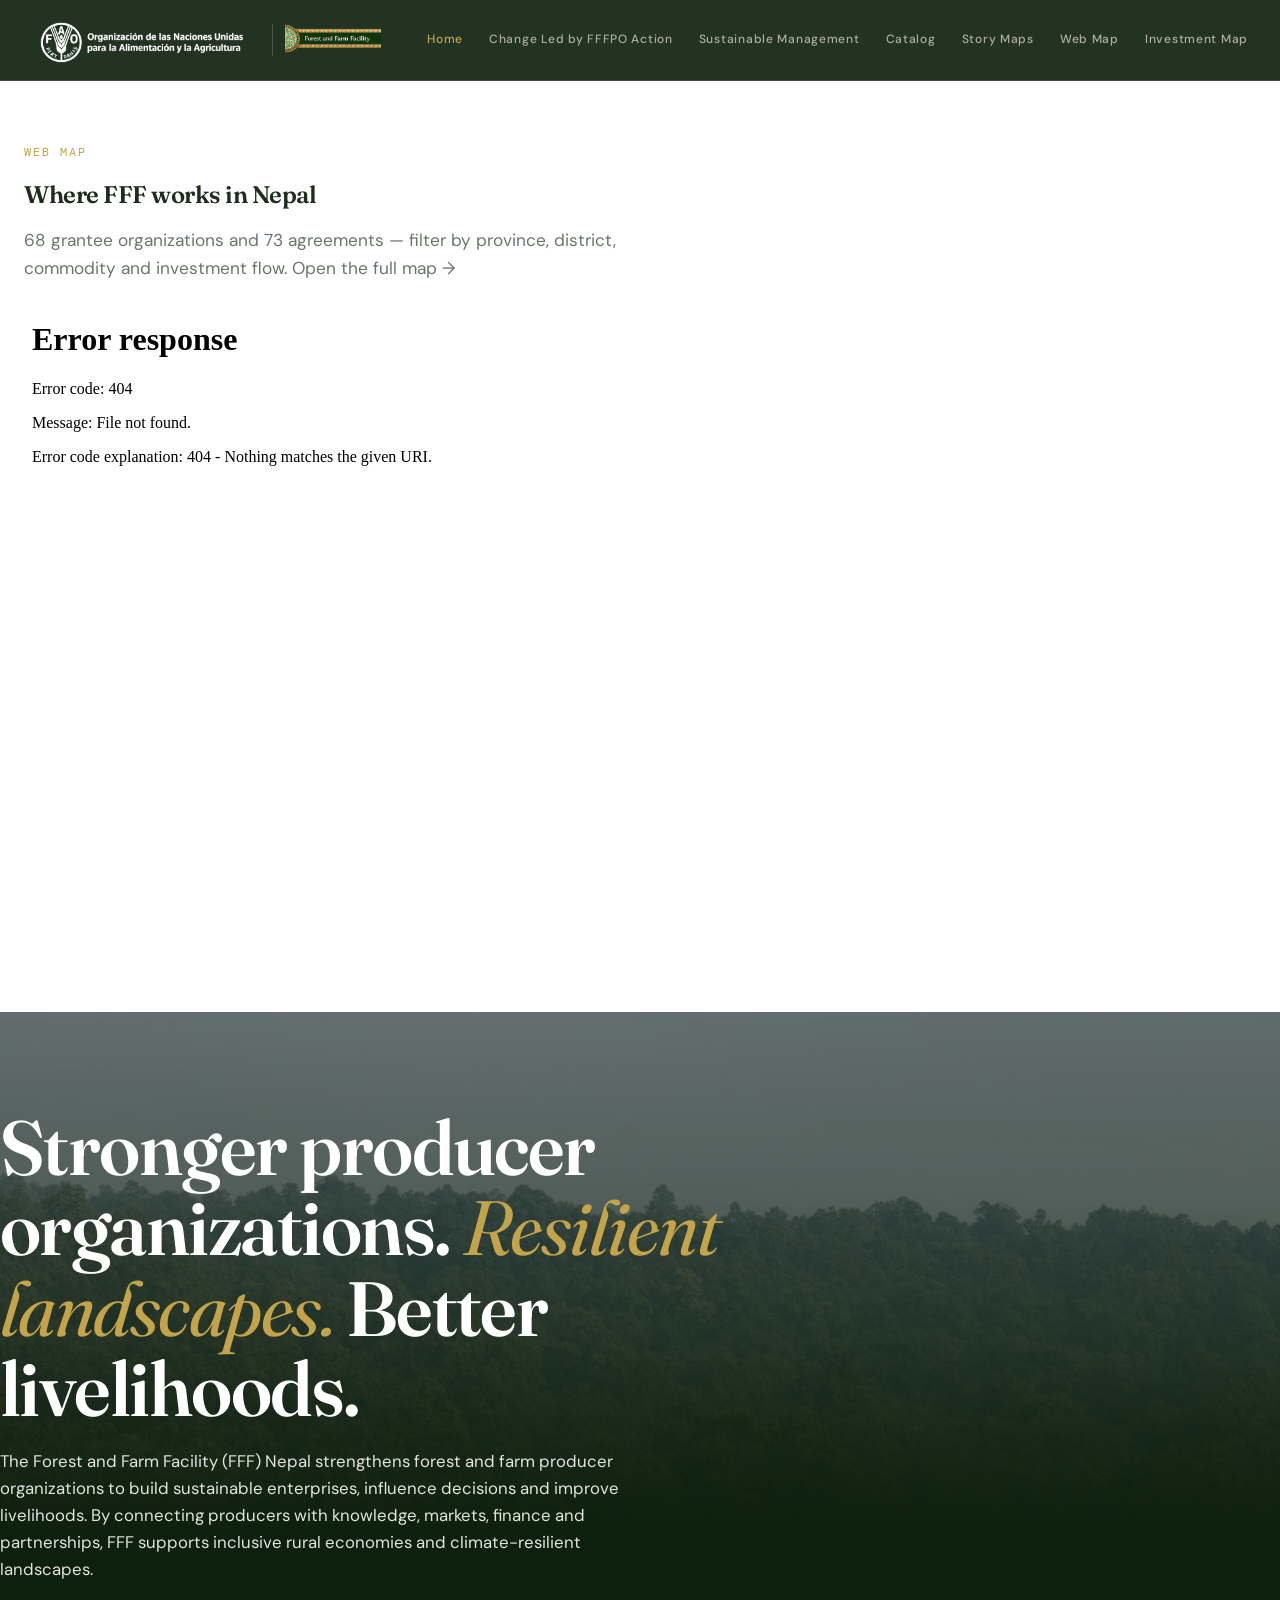
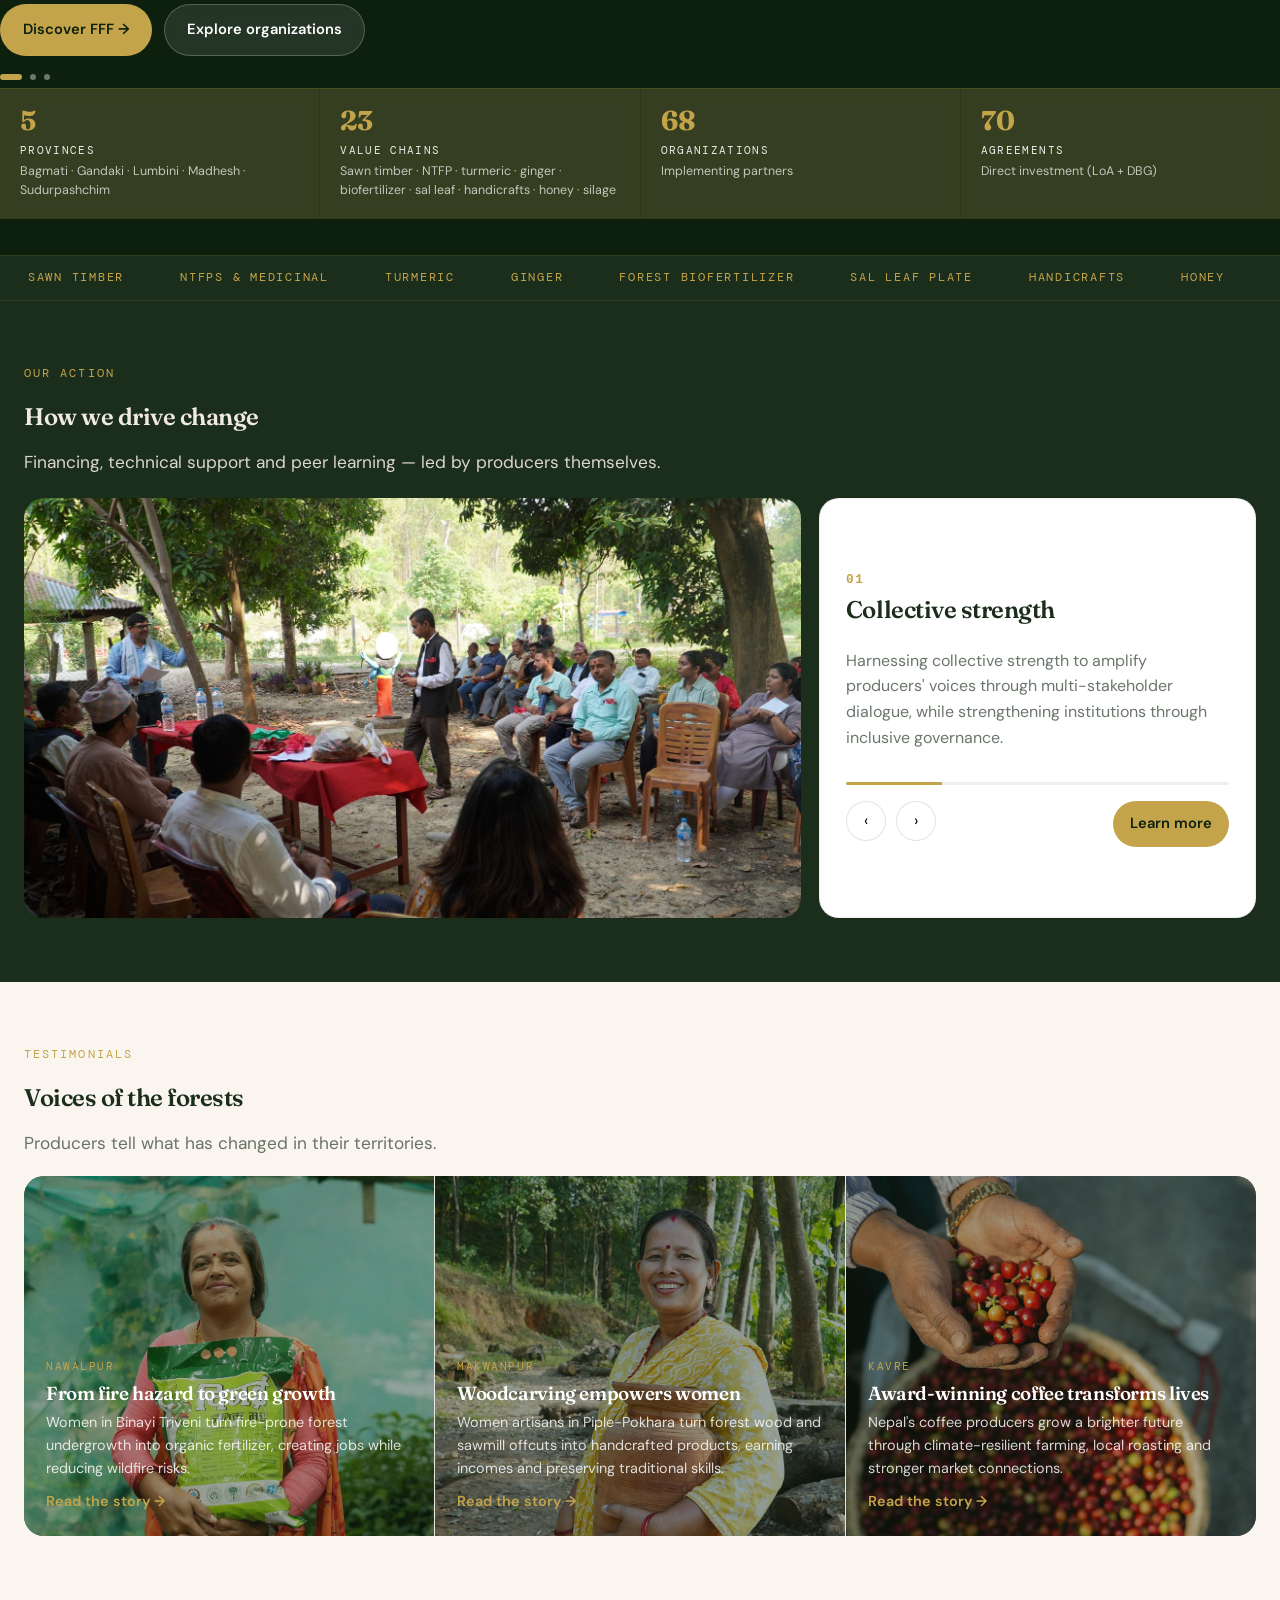
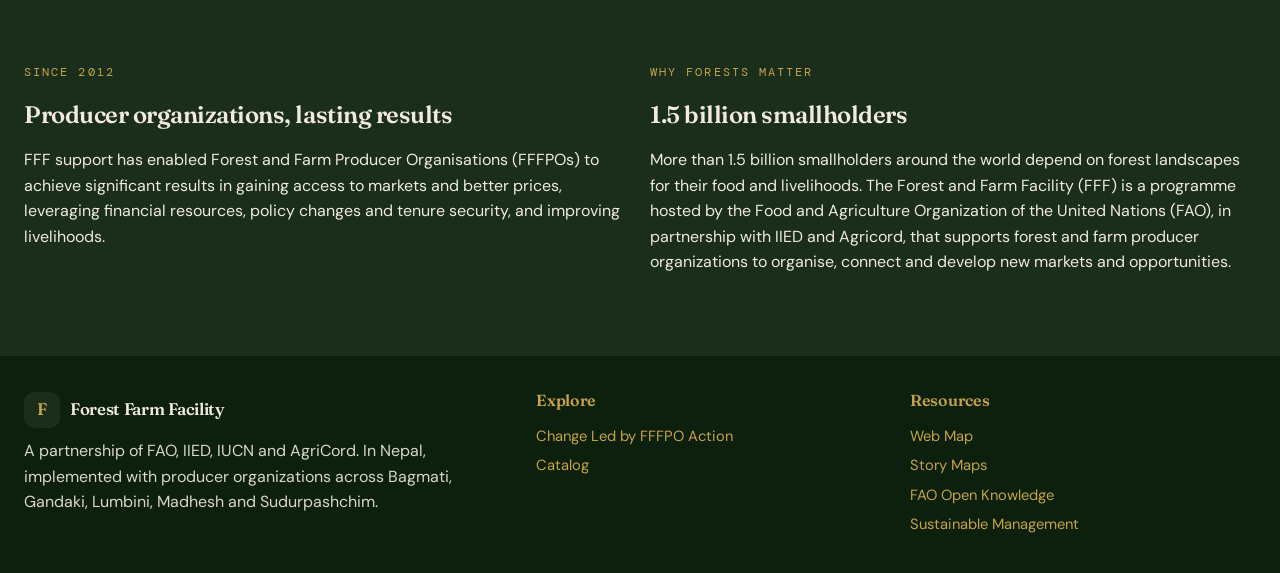
==== commit f45fc534: "feat(site): homepage copy and stats refresh, nav labels and section ids; AGENTS.md, deck extracts an" ====
--- a/index.html
+++ b/index.html
@@ -9,7 +9,7 @@
   <link rel="stylesheet" href="css/style.css" />
 </head>
 <body>
-<header class="site-header">
+<header class="site-header" id="site-header">
   <div class="inner">
     <a class="brand-lockup" href="index.html" aria-label="FAO and Forest and Farm Facility">
       <img src="assets/img/logo-fao.png" alt="FAO — Food and Agriculture Organization of the United Nations" class="logo-fao">
@@ -19,7 +19,7 @@
     <button class="nav-toggle" aria-label="Menu"><span></span></button>
     <nav class="nav" id="siteNav">
       <a href="index.html" class="active">Home</a>
-      <a href="our-change.html">Our Change</a>
+      <a href="our-change.html">Change Led by FFFPO Action</a>
       <a href="sustainable-management.html">Sustainable Management</a>
       <a href="catalog.html">Catalog</a>
       <a href="storymaps.html">Story Maps</a>
@@ -30,7 +30,7 @@
 </header>
 
 <!-- Web Map — first section (grantee map via Webmap submodule iframe; ?embed=1 hides its inner header) -->
-<section class="section webmap-section" aria-label="Web map">
+<section class="section webmap-section" id="where-we-work" aria-label="Web map">
   <div class="container">
     <p class="eyebrow">Web Map</p>
     <h2>Where FFF works in Nepal</h2>
@@ -52,8 +52,8 @@
     <div class="hero-scrim"></div>
   </div>
   <div class="container hero-content">
-    <h1>Productive forests, <em>resilient territories</em></h1>
-    <p class="subtitle">Forests host resources, livelihoods and biodiversity. We work with forest and farm producer organizations to turn local solutions into lasting change across Nepal.</p>
+    <h1>Stronger producer organizations. <em>Resilient landscapes.</em> Better livelihoods.</h1>
+    <p class="subtitle">The Forest and Farm Facility (FFF) Nepal strengthens forest and farm producer organizations to build sustainable enterprises, influence decisions and improve livelihoods. By connecting producers with knowledge, markets, finance and partnerships, FFF supports inclusive rural economies and climate-resilient landscapes.</p>
     <div class="hero-actions">
       <a class="btn btn-gold" href="our-change.html">Discover FFF →</a>
       <a class="btn btn-ghost" href="catalog.html">Explore organizations</a>
@@ -61,16 +61,16 @@
     <div class="hero-dots" aria-label="Hero slides"></div>
     <div class="stats-bar">
       <div class="stat"><strong data-end="5">0</strong><span>Provinces</span><small>Bagmati · Gandaki · Lumbini · Madhesh · Sudurpashchim</small></div>
-      <div class="stat"><strong data-end="9">0</strong><span>Value Chains</span><small>Timur · Vegetables · Dairy · NTFP</small></div>
+      <div class="stat"><strong data-end="23">0</strong><span>Value Chains</span><small>Sawn timber · NTFP · turmeric · ginger · biofertilizer · sal leaf · handicrafts · honey · silage</small></div>
       <div class="stat"><strong data-end="68">0</strong><span>Organizations</span><small>Implementing partners</small></div>
       <div class="stat"><strong data-end="73">0</strong><span>Agreements</span><small>Direct investment (LoA + DBG)</small></div>
     </div>
   </div>
 </section>
 
-<div class="marquee" aria-hidden="true"><div class="marquee-inner"><span>Timur</span><span>Vegetables</span><span>Dairy</span><span>Bamboo</span><span>Sal Leaf</span><span>NTFP</span><span>Turmeric</span><span>Allo</span><span>Timur</span><span>Vegetables</span><span>Dairy</span><span>Bamboo</span><span>Sal Leaf</span><span>NTFP</span><span>Turmeric</span><span>Allo</span></div></div>
+<div class="marquee" aria-hidden="true"><div class="marquee-inner"><span>Sawn Timber</span><span>NTFPs &amp; Medicinal</span><span>Turmeric</span><span>Ginger</span><span>Forest Biofertilizer</span><span>Sal Leaf Plate</span><span>Handicrafts</span><span>Honey</span><span>Safe Agriculture</span><span>Silage</span><span>Sawn Timber</span><span>NTFPs &amp; Medicinal</span><span>Turmeric</span><span>Ginger</span><span>Forest Biofertilizer</span><span>Sal Leaf Plate</span><span>Handicrafts</span><span>Honey</span><span>Safe Agriculture</span><span>Silage</span></div></div>
 
-<section class="section section-dark">
+<section class="section section-dark" id="how-we-drive-change">
   <div class="container">
     <p class="eyebrow">Our action</p>
     <h2 class="reveal">How we drive change</h2>
@@ -78,15 +78,15 @@
 
     <div class="carousel" style="margin-top:22px">
       <div class="carousel-main">
-        <img src="assets/img/KLL Photo/Indigenous woemen-sal leaf plate 3.JPG" alt="Indigenous woemen-sal leaf plate 3" />
-        <img src="assets/img/KLL Photo/Allo processing.jpg" alt="Allo processing" />
-        <img src="assets/img/KLL Photo/Forest mgmt practices.jpg" alt="Forest mgmt practices" />
-        <img src="assets/img/KLL Photo/women cooperative-agrivalue chain 1.jpg" alt="women cooperative-agrivalue chain 1" />
+        <img src="assets/img/deck/drive-dialogue.jpg" alt="Community members meeting under trees to discuss forest management" />
+        <img src="assets/img/deck/drive-enterprise.jpg" alt="Women producing packaged forest products in a green processing facility" />
+        <img src="assets/img/deck/drive-resilience.jpg" alt="Women working in a restored forest landscape" />
+        <img src="assets/img/deck/drive-inclusion.jpg" alt="Women walking together through a community forest" />
       </div>
       <div class="carousel-copy">
         <div class="kicker" id="carouselNum">01</div>
-        <h3 id="carouselTitle">Organizations transforming their territories</h3>
-        <p id="carouselBody" class="muted">FFF strengthens forest and farm producer organizations with financing, technical assistance and accompaniment to drive their own sustainable development solutions.</p>
+        <h3 id="carouselTitle">Collective strength</h3>
+        <p id="carouselBody" class="muted">Harnessing collective strength to amplify producers' voices through multi-stakeholder dialogue, while strengthening institutions through inclusive governance.</p>
         <div class="progress"><i id="carouselProgress" style="width:20%"></i></div>
         <div class="carousel-controls">
           <button id="carouselPrev" aria-label="Previous">‹</button>
@@ -98,35 +98,56 @@
   </div>
 </section>
 
-<section class="section section-warm">
+<section class="section section-warm" id="voices">
   <div class="container">
     <p class="eyebrow">Testimonials</p>
     <h2 class="reveal">Voices of the forests</h2>
     <p class="lead">Producers tell what has changed in their territories.</p>
     <div class="voices-grid" style="margin-top:18px">
       <div class="voice">
-        <img src="https://images.unsplash.com/photo-1501854140801-50d01698950b?w=700&h=500&fit=crop" alt="Community forest in Nepal — Nawalpur" />
-        <span class="region">Nawalpur</span><h3>From fire hazard to green gold</h3>
+        <img src="assets/img/deck/voice-biofertilizer.jpg" alt="Woman holding a bag of organic biofertilizer made from forest biomass" />
+        <span class="region">Nawalpur</span><h3>From fire hazard to green growth</h3>
+        <p class="muted">Women in Binayi Triveni turn fire-prone forest undergrowth into organic fertilizer, creating jobs while reducing wildfire risks.</p>
+        <a href="https://www.fao.org/newsroom/story/from-fire-hazard-to-green-gold/en" target="_blank" rel="noopener" style="color:var(--gold); font-weight:600">Read the story →</a>
       </div>
       <div class="voice">
-        <img src="https://images.unsplash.com/photo-1513836279014-a89f7a76ae86?w=700&h=500&fit=crop" alt="Wood workshop — Makwanpur" />
+        <img src="assets/img/deck/voice-woodcarving.jpg" alt="Woman artisan holding a handcrafted wooden pot made from sawmill offcuts" />
         <span class="region">Makwanpur</span><h3>Woodcarving empowers women</h3>
+        <p class="muted">Women artisans in Piple-Pokhara turn forest wood and sawmill offcuts into handcrafted products, earning incomes and preserving traditional skills.</p>
+        <a href="https://www.fao.org/forest-farm-facility/news/detail/Woodcarving-empowers-women-in-Nepal-/en" target="_blank" rel="noopener" style="color:var(--gold); font-weight:600">Read the story →</a>
       </div>
       <div class="voice">
-        <img src="https://images.unsplash.com/photo-1447933601403-0c6688de566e?w=700&h=500&fit=crop" alt="Coffee cooperative — Kavre" />
+        <img src="assets/img/deck/voice-coffee.jpg" alt="Hands holding freshly harvested coffee cherries over a basket" />
         <span class="region">Kavre</span><h3>Award-winning coffee transforms lives</h3>
+        <p class="muted">Nepal's coffee producers grow a brighter future through climate-resilient farming, local roasting and stronger market connections.</p>
+        <a href="https://www.fao.org/forest-farm-facility/news/detail/Award-winning-coffee-transforms-lives-in-Nepal/en" target="_blank" rel="noopener" style="color:var(--gold); font-weight:600">Read the story →</a>
       </div>
     </div>
   </div>
 </section>
 
-<footer class="site-footer">
+<section class="section section-dark" id="context">
+  <div class="container grid-2">
+    <div>
+      <p class="eyebrow">Since 2012</p>
+      <h2>Producer organizations, lasting results</h2>
+      <p>FFF support has enabled Forest and Farm Producer Organisations (FFFPOs) to achieve significant results in gaining access to markets and better prices, leveraging financial resources, policy changes and tenure security, and improving livelihoods.</p>
+    </div>
+    <div>
+      <p class="eyebrow">Why forests matter</p>
+      <h2>1.5 billion smallholders</h2>
+      <p>More than 1.5 billion smallholders around the world depend on forest landscapes for their food and livelihoods. The Forest and Farm Facility (FFF) is a programme hosted by the Food and Agriculture Organization of the United Nations (FAO), in partnership with IIED and Agricord, that supports forest and farm producer organizations to organise, connect and develop new markets and opportunities.</p>
+    </div>
+  </div>
+</section>
+
+<footer class="site-footer" id="site-footer">
   <div class="container footer-grid">
     <div>
       <div class="brand" style="color:var(--cream)"><span class="brand-mark">F</span><span>Forest Farm Facility</span></div>
       <p style="color:var(--text-cream); margin-top:10px">A partnership of FAO, IIED, IUCN and AgriCord. In Nepal, implemented with producer organizations across Bagmati, Gandaki, Lumbini, Madhesh and Sudurpashchim.</p>
     </div>
-    <div class="foot-links"><h4>Explore</h4><a href="our-change.html">Our Change</a><a href="catalog.html">Catalog</a></div>
+    <div class="foot-links"><h4>Explore</h4><a href="our-change.html">Change Led by FFFPO Action</a><a href="catalog.html">Catalog</a></div>
     <div class="foot-links"><h4>Resources</h4><a href="Webmap/index.html">Web Map</a><a href="storymaps.html">Story Maps</a><a href="https://openknowledge.fao.org/" target="_blank" rel="noopener">FAO Open Knowledge</a><a href="sustainable-management.html">Sustainable Management</a></div>
   </div>
 
@@ -134,11 +155,10 @@
 
 <script>
 window.__CAROUSEL__ = [
-  { num:"01", title:"Organizations transforming their territories", body:"FFF strengthens forest and farm producer organizations with financing, technical assistance and accompaniment to drive their own sustainable development solutions." },
-  { num:"02", title:"Forest governance that works", body:"Secure tenure, inclusive organizations and landscape planning put communities at the center of decisions." },
-  { num:"03", title:"Value chains that add value locally", body:"From allo and coffee to honey and turmeric — processing, quality and market access stay in the territory." },
-  { num:"04", title:"Resilience built with forests", body:"Restoration, agroforestry and climate adaptation protect livelihoods and biodiversity." },
-  { num:"05", title:"Knowledge that travels", body:"Peer learning among producer organizations spreads what works across regions and countries." }
+  { num:"01", title:"Collective strength", body:"Harnessing collective strength to amplify producers' voices through multi-stakeholder dialogue, while strengthening institutions through inclusive governance." },
+  { num:"02", title:"Local business growth", body:"Accelerating local business growth by fostering entrepreneurship, accessing markets and finance, strengthening producers' positions in value chains, and embedding enterprise development services within apex producer organizations." },
+  { num:"03", title:"Resilient livelihoods and landscapes", body:"Building resilient livelihoods and landscapes through sustainable forest and farmland management and diversified production." },
+  { num:"04", title:"Inclusive communication and learning", body:"Strengthening inclusive community communication and shared learning to improve access to social protection services." }
 ];
 </script>
 <script src="js/main.js"></script>
--- a/css/style.css
+++ b/css/style.css
@@ -108,7 +108,8 @@
 .card-media { border-radius: var(--radius); overflow: hidden; aspect-ratio: 16/10; background: #0e2410; }
 .card-media img { width: 100%; height: 100%; object-fit: cover; transition: transform .5s; }
 .card:hover .card-media img { transform: scale(1.04); }
-.kicker { font-family: "DM Mono", monospace; font-size: 0.7rem; letter-spacing: 0.14em; text-transform: uppercase; color: var(--gold); }
+.kicker { font-family: "DM Mono", monospace; font-size: 0.8rem; letter-spacing: 0.12em; text-transform: uppercase; font-weight: 600; color: #7a5f14; }
+.card-dark .kicker, .section-dark .kicker { color: var(--gold); }
 /* catalog category sections (js/catalog.js groups the chain cards by category) */
 .cat-heading { margin: 28px 0 14px; font-size: 1rem; letter-spacing: 0.12em; text-transform: uppercase; color: var(--forest); }
 #catalogGrid > .cat-heading:first-child { margin-top: 0; }
@@ -129,7 +130,17 @@
 /* one crown silhouette per chain — clip-path / border-radius only, no images */
 .forest .crown-wide    { width: calc(var(--tree, 56px) * 1.16); height: calc(var(--tree, 56px) * 0.72); border-radius: 50% 50% 46% 46% / 74% 74% 26% 26%; background: radial-gradient(circle at 40% 26%, #a8dc9c, #4e9a4a 72%, #2f6b2b); }
 .forest .crown-fir     { clip-path: polygon(50% 0%, 100% 60%, 76% 56%, 94% 100%, 6% 100%, 24% 56%, 0% 60%); background: linear-gradient(#93d98c, #4c8f45); }
-.forest .crown-cane    { width: calc(var(--tree, 56px) * 0.58); height: calc(var(--tree, 56px) * 0.8); border-radius: 46% 46% 40% 40%; background: linear-gradient(#e2f0b8, #9dc25f); }
+/* bamboo grove: 3 segmented culms with leaves, drawn in CSS (no photo in repo) — replaces the emoji.
+   Culms run long into the soil, so bamboo hides the shared brown trunk (sibling selector). */
+.forest .crown-bamboo { width: calc(var(--tree, 56px) * 0.9); height: calc(var(--tree, 56px) * 1.05); background: none; box-shadow: none; display: flex; align-items: flex-end; justify-content: center; gap: calc(var(--tree, 56px) * 0.09); }
+.forest .crown-bamboo + .trunk { display: none; }
+.forest .crown-bamboo i { position: relative; width: calc(var(--tree, 56px) * 0.11); border-radius: 999px; background: repeating-linear-gradient(to bottom, #93c65e 0 11%, #5d8f3e 11% 14%); }
+.forest .crown-bamboo i:nth-child(1) { height: 86%; }
+.forest .crown-bamboo i:nth-child(2) { height: 100%; }
+.forest .crown-bamboo i:nth-child(3) { height: 76%; }
+.forest .crown-bamboo i::before, .forest .crown-bamboo i::after { content: ""; position: absolute; width: calc(var(--tree, 56px) * 0.24); height: calc(var(--tree, 56px) * 0.1); background: linear-gradient(135deg, #86c661, #4a8a3f); border-radius: 100% 4% 100% 4%; }
+.forest .crown-bamboo i::before { top: 16%; left: 70%; transform: rotate(28deg); }
+.forest .crown-bamboo i::after { top: 36%; right: 70%; transform: rotate(-28deg) scaleX(-1); }
 .forest .crown-palm    { clip-path: polygon(50% 100%, 2% 46%, 18% 4%, 50% 34%, 82% 4%, 98% 46%); background: linear-gradient(#b3e3a8, #5aa152); }
 .forest .crown-bush    { width: calc(var(--tree, 56px) * 1.2); height: calc(var(--tree, 56px) * 0.62); border-radius: 46% 54% 40% 60% / 62% 58% 42% 38%; background: radial-gradient(circle at 32% 32%, #d6f0cc, #7fbc6d 70%, #4a8a3f); }
 .forest .crown-broad   { width: calc(var(--tree, 56px) * 1.1); height: calc(var(--tree, 56px) * 0.66); border-radius: 16% 22% 18% 14% / 26% 30% 24% 20%; background: linear-gradient(135deg, #cfe9a8, #6aab54); }
@@ -151,7 +162,7 @@
 .roots-table tr:last-child td { border-bottom: 0; }
 .card h3 { margin: 8px 0 8px; font-size: 1.22rem; }
 .card p { margin: 0; color: var(--text-muted); font-size: 0.94rem; }
-.section-dark .card p { color: var(--text-cream); }
+.section-dark .card p, .card-dark p { color: var(--text-cream); }
 
 /* Explore grid */
 .explore-grid { display: grid; grid-template-columns: repeat(3,1fr); gap: 1px; background: rgba(27,45,27,0.08); border-radius: var(--radius-lg); overflow: hidden; }
@@ -170,7 +181,7 @@
 .carousel-main img { position: absolute; inset: 0; width: 100%; height: 100%; object-fit: cover; opacity: 0; transition: opacity 600ms ease; }
 .carousel-main img.active { opacity: 1; }
 .carousel-copy { background: var(--white); border-radius: var(--radius-lg); padding: 26px; display: flex; flex-direction: column; justify-content: center; border: 1px solid rgba(27,45,27,0.08); }
-.carousel-copy h3 { margin: 6px 0 10px; font-size: 1.5rem; }
+.carousel-copy h3 { margin: 6px 0 10px; font-size: 1.5rem; color: var(--forest); }
 .carousel-controls { display: flex; gap: 10px; margin-top: 16px; }
 .carousel-controls button { width: 40px; height: 40px; border-radius: 999px; border: 1px solid rgba(27,45,27,0.12); background: var(--white); cursor: pointer; }
 .progress { height: 3px; background: rgba(27,45,27,0.08); border-radius: 999px; overflow: hidden; margin-top: 16px; }
@@ -185,6 +196,8 @@
 .voice > * { position: relative; }
 .voice .region { font-family: "DM Mono", monospace; font-size: 0.7rem; letter-spacing: 0.14em; text-transform: uppercase; color: var(--gold); }
 .voice h3 { margin: 8px 0 0; font-size: 1.18rem; }
+.voice p { color: rgba(255,255,255,0.82); font-size: 0.9rem; margin: 8px 0 10px; }
+.voice a { color: var(--gold); font-weight: 600; font-size: 0.9rem; }
 @media (max-width: 860px) { .voices-grid { grid-template-columns: 1fr; } }
 
 /* Publications */
